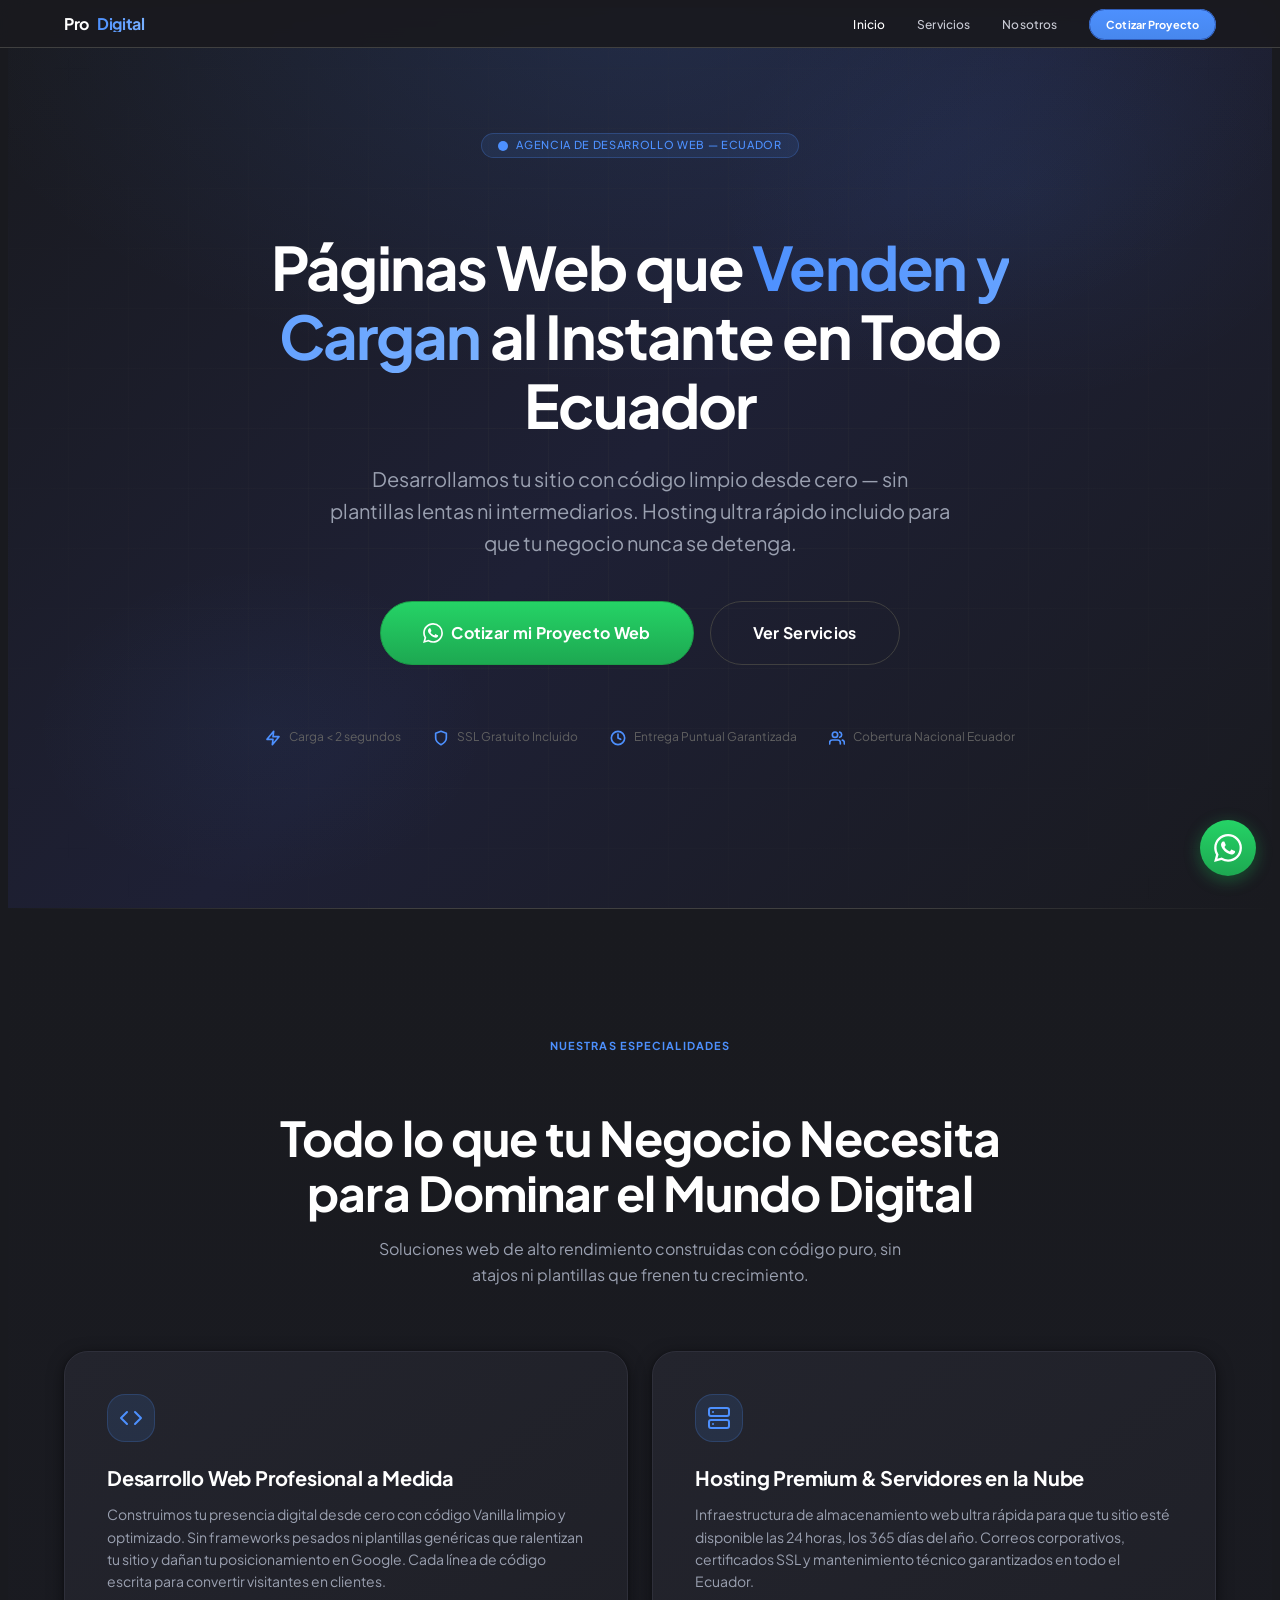
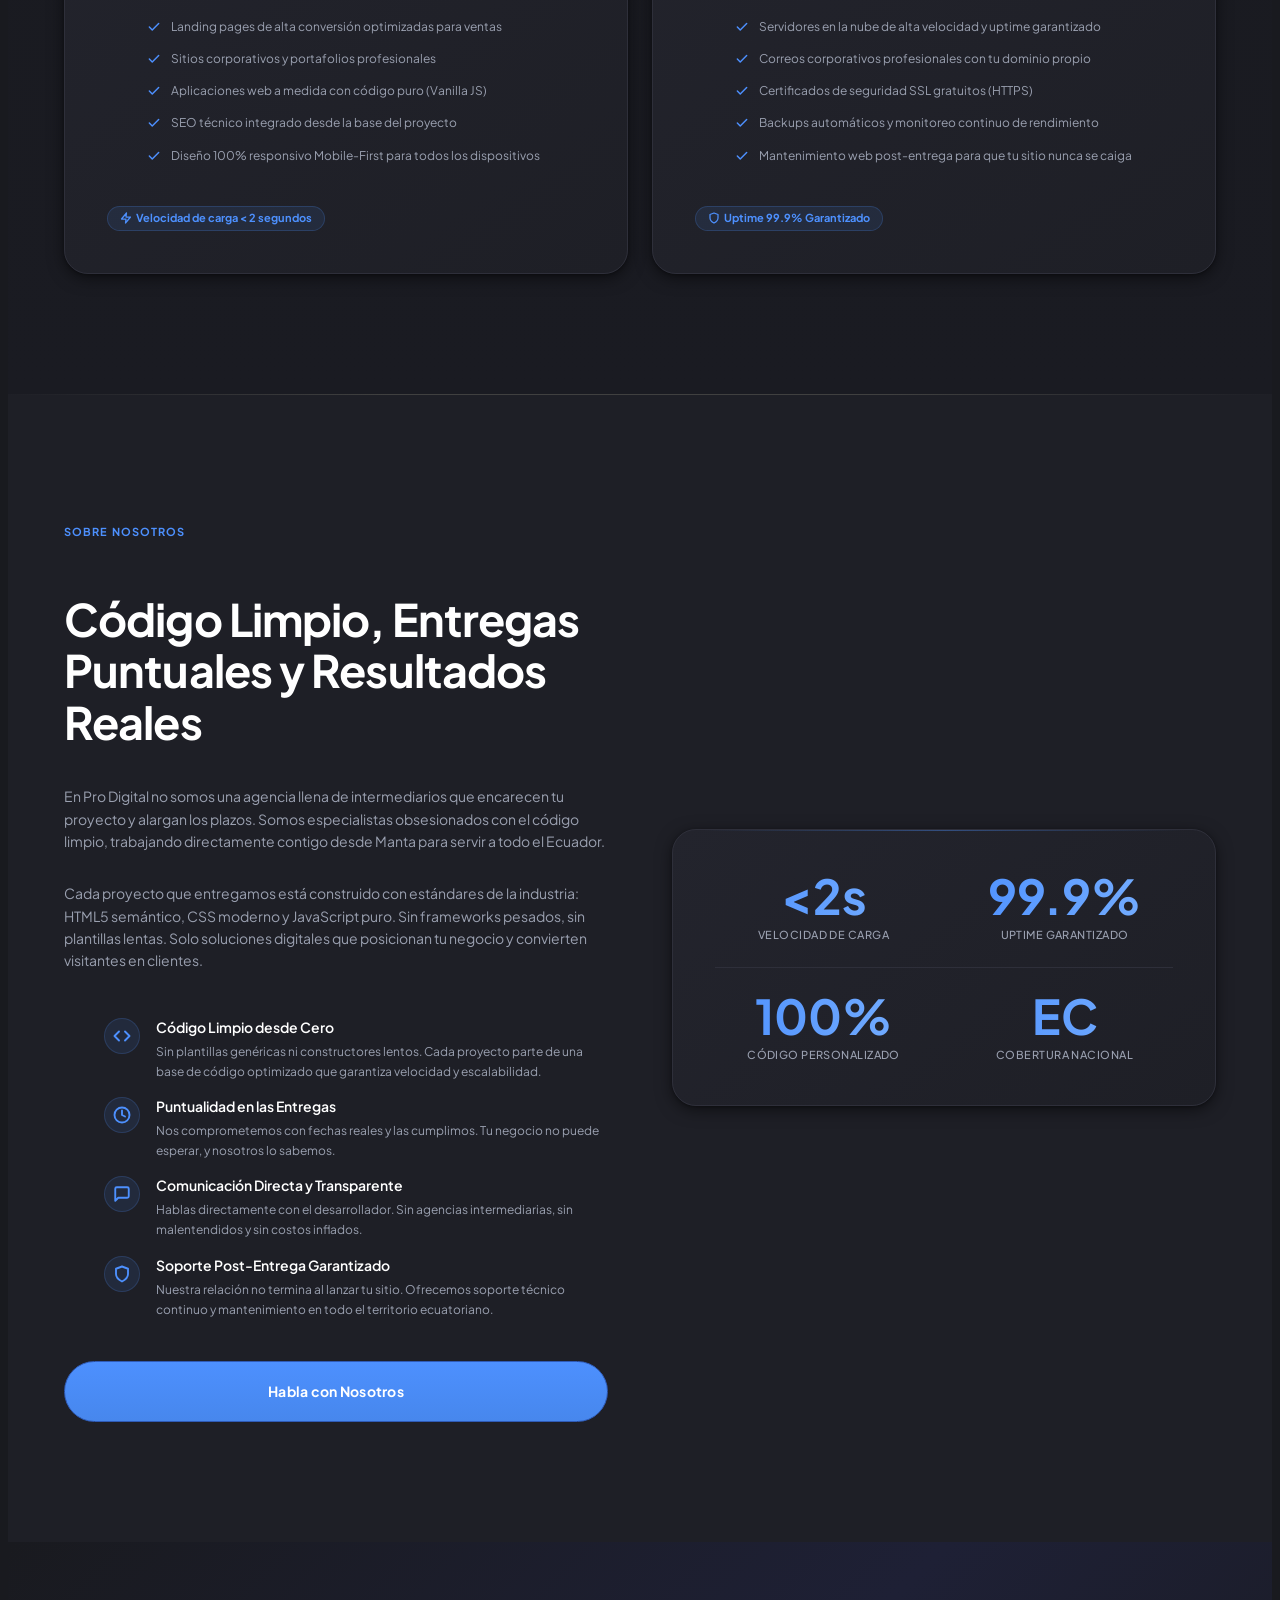
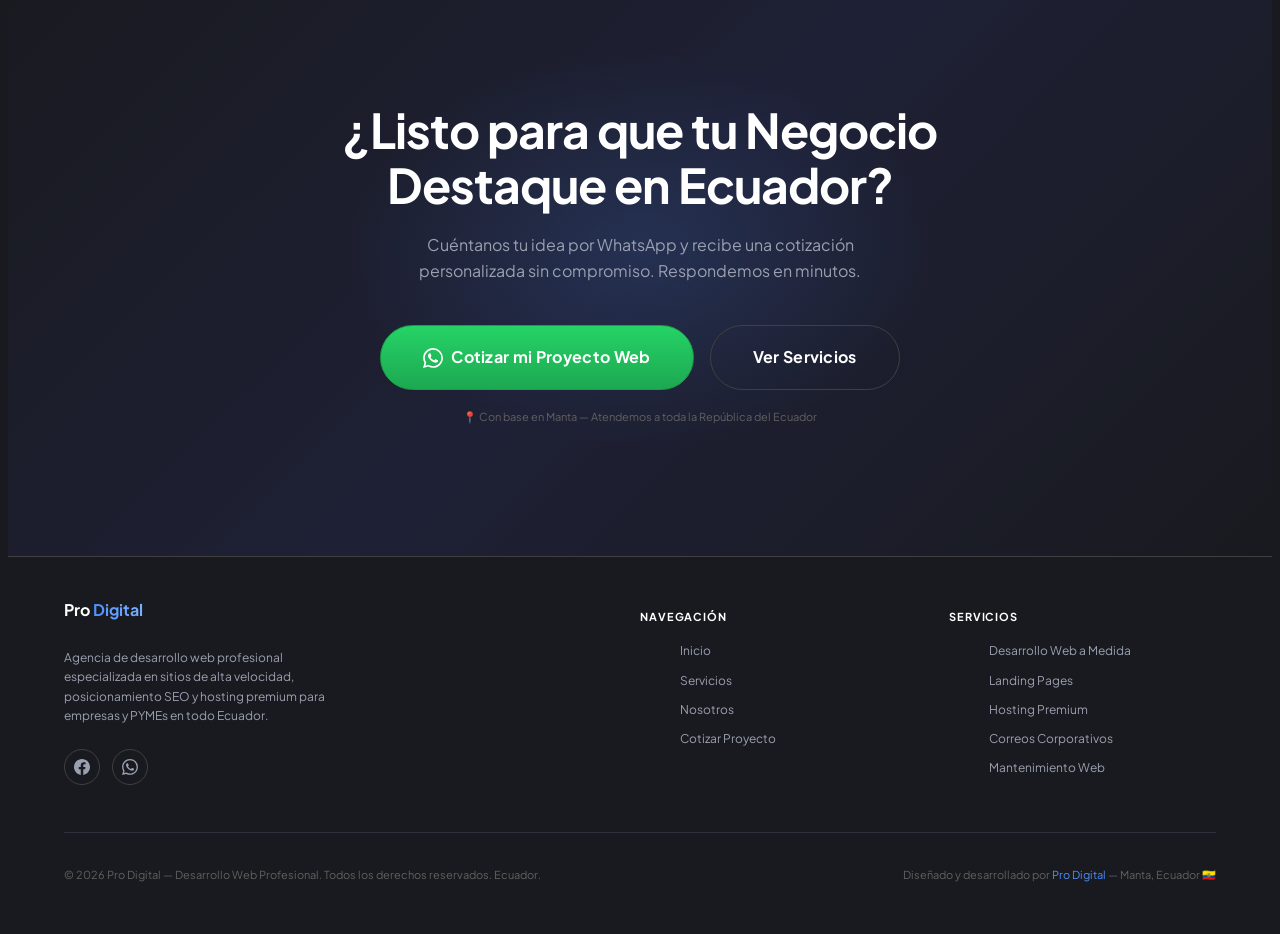
==== Mi pagina Web/index.html @ 81ee7288 "Add files via upload" ====
<!DOCTYPE html>
<html lang="es">
<head>
  <!-- ============================================================
       PRO DIGITAL — index.html
       Agencia de Desarrollo Web Profesional | Ecuador
       ============================================================ -->
  <meta charset="UTF-8" />
  <meta name="viewport" content="width=device-width, initial-scale=1.0" />
  <meta http-equiv="X-UA-Compatible" content="IE=edge" />

  <!-- SEO Básico -->
  <title>Pro Digital — Desarrollo Web Profesional en Ecuador</title>
  <meta name="description" content="Creamos páginas web de alta velocidad, alta conversión y con hosting premium para empresas, profesionales y PYMEs en todo Ecuador. Código limpio desde cero, sin plantillas lentas." />
  <meta name="keywords" content="desarrollo web Ecuador, páginas web profesionales, hosting premium Ecuador, diseño web Manta, agencia web Ecuador, SEO Ecuador" />
  <meta name="author" content="Pro Digital" />
  <meta name="robots" content="index, follow" />

  <!-- Open Graph / Social -->
  <meta property="og:type" content="website" />
  <meta property="og:title" content="Pro Digital — Desarrollo Web Profesional en Ecuador" />
  <meta property="og:description" content="Páginas web que venden y cargan en menos de 2 segundos. Código limpio desde cero + hosting ultra rápido para todo Ecuador." />
  <meta property="og:locale" content="es_EC" />

  <!-- ============================================================
       PUNTO 8 — SEO LOCAL AVANZADO: JSON-LD Schema.org
       Tipo: ProfessionalService con datos reales de Pro Digital
       ============================================================ -->
  <script type="application/ld+json">
  {
    "@context": "https://schema.org",
    "@type": "ProfessionalService",
    "name": "Pro Digital — Desarrollo Web Profesional",
    "description": "Agencia de desarrollo web profesional especializada en sitios de alta velocidad, posicionamiento SEO y hosting premium para empresas y PYMEs en todo Ecuador. Código limpio desde cero, sin plantillas lentas.",
    "url": "https://www.prodigitalec.com",
    "logo": "https://www.prodigitalec.com/images/logo.png",
    "image": "https://www.prodigitalec.com/images/og-image.jpg",
    "telephone": "+593XXXXXXXXX",
    "email": "contacto@prodigitalec.com",
    "foundingDate": "2024",
    "address": {
      "@type": "PostalAddress",
      "streetAddress": "Manta",
      "addressLocality": "Manta",
      "addressRegion": "Manabí",
      "addressCountry": "EC"
    },
    "geo": {
      "@type": "GeoCoordinates",
      "latitude": "-0.9677",
      "longitude": "-80.7089"
    },
    "areaServed": {
      "@type": "Country",
      "name": "Ecuador"
    },
    "serviceType": [
      "Desarrollo Web Profesional a Medida",
      "Landing Pages de Alta Conversión",
      "Hosting Premium y Servidores en la Nube",
      "Correos Corporativos Profesionales",
      "Certificados SSL Gratuitos",
      "Mantenimiento Web",
      "SEO Técnico"
    ],
    "hasOfferCatalog": {
      "@type": "OfferCatalog",
      "name": "Servicios de Desarrollo Web Pro Digital",
      "itemListElement": [
        {
          "@type": "Offer",
          "itemOffered": {
            "@type": "Service",
            "name": "Desarrollo Web Profesional a Medida",
            "description": "Sitios web construidos con código Vanilla limpio y optimizado. Landing pages, sitios corporativos y aplicaciones web sin frameworks pesados ni plantillas genéricas."
          }
        },
        {
          "@type": "Offer",
          "itemOffered": {
            "@type": "Service",
            "name": "Hosting Premium & Servidores en la Nube",
            "description": "Infraestructura ultra rápida con uptime 99.9% garantizado, correos corporativos, certificados SSL y mantenimiento web continuo para todo Ecuador."
          }
        }
      ]
    },
    "contactPoint": {
      "@type": "ContactPoint",
      "contactType": "customer service",
      "telephone": "+593XXXXXXXXX",
      "contactOption": "TollFree",
      "areaServed": "EC",
      "availableLanguage": "Spanish"
    },
    "sameAs": [
      "https://www.facebook.com/prodigitalec"
    ],
    "priceRange": "$$",
    "openingHoursSpecification": {
      "@type": "OpeningHoursSpecification",
      "dayOfWeek": [
        "Monday", "Tuesday", "Wednesday", "Thursday", "Friday"
      ],
      "opens": "09:00",
      "closes": "18:00"
    }
  }
  </script>

  <!-- Preconectar a Google Fonts -->
  <link rel="preconnect" href="https://fonts.googleapis.com" />
  <link rel="preconnect" href="https://fonts.gstatic.com" crossorigin />
  <!-- Carga de fuente no bloqueante -->
  <link
    rel="preload"
    href="https://fonts.googleapis.com/css2?family=Plus+Jakarta+Sans:wght@400;500;600;700&display=swap"
    as="style"
    onload="this.onload=null;this.rel='stylesheet'"
  />
  <!-- Fallback sin JS -->
  <noscript>
    <link
      rel="stylesheet"
      href="https://fonts.googleapis.com/css2?family=Plus+Jakarta+Sans:wght@400;500;600;700&display=swap"
    />
  </noscript>

  <!-- Hoja de estilos principal -->
  <link rel="stylesheet" href="css/styles.css" />

  <!-- Favicon inline SVG -->
  <link
    rel="icon"
    href="data:image/svg+xml,<svg xmlns='http://www.w3.org/2000/svg' viewBox='0 0 32 32'><rect width='32' height='32' rx='8' fill='%234d90fe'/><text x='50%' y='56%' dominant-baseline='middle' text-anchor='middle' font-family='Google Sans,sans-serif' font-weight='700' font-size='18' fill='white'>PD</text></svg>"
  />
</head>

<body>

  <!-- ============================================================
       BOTÓN FLOTANTE DE WHATSAPP
       PUNTO 6 — Fix UX Mobile: tooltip oculto en mobile vía CSS,
       contenedor con overflow:hidden para evitar scroll horizontal
       ============================================================ -->
  <a
    href="https://wa.me/593XXXXXXXXX?text=Hola%2C%20me%20interesa%20cotizar%20mi%20proyecto%20web"
    class="whatsapp-float"
    target="_blank"
    rel="noopener noreferrer"
    aria-label="Contactar por WhatsApp — escríbenos ahora"
    title="Escríbenos por WhatsApp"
  >
    <!-- PUNTO 10 — aria-hidden en SVG decorativo -->
    <svg
      aria-hidden="true"
      focusable="false"
      width="28"
      height="28"
      viewBox="0 0 24 24"
      fill="currentColor"
    >
      <path d="M17.472 14.382c-.297-.149-1.758-.867-2.03-.967-.273-.099-.471-.148-.67.15-.197.297-.767.966-.94 1.164-.173.199-.347.223-.644.075-.297-.15-1.255-.463-2.39-1.475-.883-.788-1.48-1.761-1.653-2.059-.173-.297-.018-.458.13-.606.134-.133.298-.347.446-.52.149-.174.198-.298.298-.497.099-.198.05-.371-.025-.52-.075-.149-.669-1.612-.916-2.207-.242-.579-.487-.5-.669-.51-.173-.008-.371-.01-.57-.01-.198 0-.52.074-.792.372-.272.297-1.04 1.016-1.04 2.479 0 1.462 1.065 2.875 1.213 3.074.149.198 2.096 3.2 5.077 4.487.709.306 1.262.489 1.694.625.712.227 1.36.195 1.871.118.571-.085 1.758-.719 2.006-1.413.248-.694.248-1.289.173-1.413-.074-.124-.272-.198-.57-.347m-5.421 7.403h-.004a9.87 9.87 0 01-5.031-1.378l-.361-.214-3.741.982.998-3.648-.235-.374a9.86 9.86 0 01-1.51-5.26c.001-5.45 4.436-9.884 9.888-9.884 2.64 0 5.122 1.03 6.988 2.898a9.825 9.825 0 012.893 6.994c-.003 5.45-4.437 9.884-9.885 9.884m8.413-18.297A11.815 11.815 0 0012.05 0C5.495 0 .16 5.335.157 11.892c0 2.096.547 4.142 1.588 5.945L.057 24l6.305-1.654a11.882 11.882 0 005.683 1.448h.005c6.554 0 11.89-5.335 11.893-11.893a11.821 11.821 0 00-3.48-8.413Z"/>
    </svg>

    <!-- Tooltip: visible solo en desktop (>=768px) vía CSS -->
    <span class="whatsapp-float__tooltip" aria-hidden="true">¡Escríbenos ahora!</span>
  </a>


  <!-- ============================================================
       HEADER / NAVEGACIÓN PRINCIPAL
       ============================================================ -->
  <header class="site-header" id="site-header">
    <nav class="nav container" aria-label="Navegación principal">

      <!-- Logo -->
      <a href="#home" class="nav__logo" aria-label="Pro Digital — Ir al inicio">
        Pro <span>Digital</span>
      </a>

      <!-- Links de navegación (desktop) -->
      <ul class="nav__links" role="list">
        <li><a href="#home">Inicio</a></li>
        <li><a href="#services">Servicios</a></li>
        <li><a href="#about">Nosotros</a></li>
        <li>
          <a
            href="https://wa.me/593XXXXXXXXX?text=Hola%2C%20me%20interesa%20cotizar%20un%20proyecto%20web%20con%20Pro%20Digital."
            class="nav__cta"
            target="_blank"
            rel="noopener noreferrer"
          >
            Cotizar Proyecto
          </a>
        </li>
      </ul>

      <!-- PUNTOS 9 y 10 — Botón hamburguesa con aria-label,
           aria-expanded y aria-controls correctos -->
      <button
        class="nav__hamburger"
        id="hamburger-btn"
        aria-label="Abrir menú de navegación"
        aria-expanded="false"
        aria-controls="mobile-menu"
        type="button"
      >
        <!-- PUNTO 10 — aria-hidden en líneas decorativas del hamburguesa -->
        <span class="nav__hamburger-line" aria-hidden="true"></span>
        <span class="nav__hamburger-line" aria-hidden="true"></span>
        <span class="nav__hamburger-line" aria-hidden="true"></span>
      </button>

    </nav>

    <!-- Menú móvil desplegable -->
    <nav
      class="nav__mobile-menu"
      id="mobile-menu"
      aria-label="Menú móvil"
      aria-hidden="true"
    >
      <a href="#home" class="mobile-nav-link">Inicio</a>
      <a href="#services" class="mobile-nav-link">Servicios</a>
      <a href="#about" class="mobile-nav-link">Nosotros</a>
      <a
        href="https://wa.me/593XXXXXXXXX?text=Hola%2C%20me%20interesa%20cotizar%20un%20proyecto%20web%20con%20Pro%20Digital."
        class="mobile-nav-link"
        target="_blank"
        rel="noopener noreferrer"
      >
        Cotizar por WhatsApp
      </a>
    </nav>
  </header>


  <!-- ============================================================
       CONTENIDO PRINCIPAL
       ============================================================ -->
  <main>

    <!-- ============================================================
         SECCIÓN HERO
         ============================================================ -->
    <section id="home" class="hero" aria-labelledby="hero-title">
      <div class="hero__content">

        <!-- Badge de presentación -->
        <p class="hero__badge reveal">
          <!-- PUNTO 10 — aria-hidden en SVG decorativo -->
          <svg
            width="10"
            height="10"
            viewBox="0 0 10 10"
            fill="currentColor"
            aria-hidden="true"
            focusable="false"
          >
            <circle cx="5" cy="5" r="5"/>
          </svg>
          Agencia de Desarrollo Web — Ecuador
        </p>

        <!-- H1 principal -->
        <h1 class="hero__title reveal reveal--delay-1" id="hero-title">
          Páginas Web que
          <span class="hero__title-accent"> Venden y Cargan</span>
          al Instante en Todo Ecuador
        </h1>

        <!-- Subtítulo / propuesta de valor -->
        <p class="hero__subtitle reveal reveal--delay-2">
          Desarrollamos tu sitio con código limpio desde cero — sin plantillas lentas ni
          intermediarios. Hosting ultra rápido incluido para que tu negocio nunca se detenga.
        </p>

        <!-- Grupo de botones CTA -->
        <div class="hero__cta-group reveal reveal--delay-3">
          <a
            href="https://wa.me/593XXXXXXXXX?text=Hola%2C%20me%20interesa%20cotizar%20un%20proyecto%20web%20con%20Pro%20Digital."
            class="btn btn--whatsapp btn--lg"
            target="_blank"
            rel="noopener noreferrer"
            aria-label="Cotizar mi proyecto web por WhatsApp"
          >
            <span class="btn__icon" aria-hidden="true">
              <svg width="20" height="20" viewBox="0 0 24 24" fill="currentColor" aria-hidden="true" focusable="false">
                <path d="M17.472 14.382c-.297-.149-1.758-.867-2.03-.967-.273-.099-.471-.148-.67.15-.197.297-.767.966-.94 1.164-.173.199-.347.223-.644.075-.297-.15-1.255-.463-2.39-1.475-.883-.788-1.48-1.761-1.653-2.059-.173-.297-.018-.458.13-.606.134-.133.298-.347.446-.52.149-.174.198-.298.298-.497.099-.198.05-.371-.025-.52-.075-.149-.669-1.612-.916-2.207-.242-.579-.487-.5-.669-.51-.173-.008-.371-.01-.57-.01-.198 0-.52.074-.792.372-.272.297-1.04 1.016-1.04 2.479 0 1.462 1.065 2.875 1.213 3.074.149.198 2.096 3.2 5.077 4.487.709.306 1.262.489 1.694.625.712.227 1.36.195 1.871.118.571-.085 1.758-.719 2.006-1.413.248-.694.248-1.289.173-1.413-.074-.124-.272-.198-.57-.347m-5.421 7.403h-.004a9.87 9.87 0 01-5.031-1.378l-.361-.214-3.741.982.998-3.648-.235-.374a9.86 9.86 0 01-1.51-5.26c.001-5.45 4.436-9.884 9.888-9.884 2.64 0 5.122 1.03 6.988 2.898a9.825 9.825 0 012.893 6.994c-.003 5.45-4.437 9.884-9.885 9.884m8.413-18.297A11.815 11.815 0 0012.05 0C5.495 0 .16 5.335.157 11.892c0 2.096.547 4.142 1.588 5.945L.057 24l6.305-1.654a11.882 11.882 0 005.683 1.448h.005c6.554 0 11.89-5.335 11.893-11.893a11.821 11.821 0 00-3.48-8.413z"/>
              </svg>
            </span>
            Cotizar mi Proyecto Web
          </a>
          <a href="#services" class="btn btn--secondary btn--lg">
            Ver Servicios
          </a>
        </div>

        <!-- Indicadores de confianza -->
        <div class="hero__trust reveal reveal--delay-4" aria-label="Indicadores de confianza">

          <div class="hero__trust-item">
            <!-- PUNTO 10 — aria-hidden en todos los SVG decorativos -->
            <svg width="16" height="16" viewBox="0 0 24 24" fill="none" stroke="currentColor" stroke-width="2.5" stroke-linecap="round" stroke-linejoin="round" aria-hidden="true" focusable="false">
              <polyline points="13 2 3 14 12 14 11 22 21 10 12 10 13 2"/>
            </svg>
            <span>Carga &lt; 2 segundos</span>
          </div>

          <div class="hero__trust-item">
            <svg width="16" height="16" viewBox="0 0 24 24" fill="none" stroke="currentColor" stroke-width="2.5" stroke-linecap="round" stroke-linejoin="round" aria-hidden="true" focusable="false">
              <path d="M12 22s8-4 8-10V5l-8-3-8 3v7c0 6 8 10 8 10z"/>
            </svg>
            <span>SSL Gratuito Incluido</span>
          </div>

          <div class="hero__trust-item">
            <svg width="16" height="16" viewBox="0 0 24 24" fill="none" stroke="currentColor" stroke-width="2.5" stroke-linecap="round" stroke-linejoin="round" aria-hidden="true" focusable="false">
              <circle cx="12" cy="12" r="10"/>
              <polyline points="12 6 12 12 16 14"/>
            </svg>
            <span>Entrega Puntual Garantizada</span>
          </div>

          <div class="hero__trust-item">
            <svg width="16" height="16" viewBox="0 0 24 24" fill="none" stroke="currentColor" stroke-width="2.5" stroke-linecap="round" stroke-linejoin="round" aria-hidden="true" focusable="false">
              <path d="M17 21v-2a4 4 0 0 0-4-4H5a4 4 0 0 0-4 4v2"/>
              <circle cx="9" cy="7" r="4"/>
              <path d="M23 21v-2a4 4 0 0 0-3-3.87"/>
              <path d="M16 3.13a4 4 0 0 1 0 7.75"/>
            </svg>
            <span>Cobertura Nacional Ecuador</span>
          </div>

        </div>

      </div>
    </section>


    <!-- ============================================================
         SECCIÓN DE SERVICIOS
         ============================================================ -->
    <section id="services" class="services" aria-labelledby="services-title">
      <div class="container">

        <!-- Encabezado de sección -->
        <header class="section-header reveal">
          <p class="section-header__label">Nuestras Especialidades</p>
          <h2 class="section-header__title" id="services-title">
            Todo lo que tu Negocio Necesita
            <br />para Dominar el Mundo Digital
          </h2>
          <p class="section-header__subtitle">
            Soluciones web de alto rendimiento construidas con código puro,
            sin atajos ni plantillas que frenen tu crecimiento.
          </p>
        </header>

        <!-- Grid de tarjetas de servicios -->
        <div class="services__grid">

          <!-- Tarjeta 1: Desarrollo Web Profesional -->
          <article class="service-card reveal reveal--delay-1" aria-labelledby="service-dev-title">

            <!-- PUNTO 10 — aria-hidden en ícono decorativo -->
            <div class="service-card__icon" aria-hidden="true">
              <svg width="24" height="24" viewBox="0 0 24 24" fill="none" stroke="currentColor" stroke-width="2" stroke-linecap="round" stroke-linejoin="round" focusable="false">
                <polyline points="16 18 22 12 16 6"/>
                <polyline points="8 6 2 12 8 18"/>
              </svg>
            </div>

            <h3 class="service-card__title" id="service-dev-title">
              Desarrollo Web Profesional a Medida
            </h3>

            <p class="service-card__description">
              Construimos tu presencia digital desde cero con código Vanilla limpio y optimizado.
              Sin frameworks pesados ni plantillas genéricas que ralentizan tu sitio y dañan tu
              posicionamiento en Google. Cada línea de código escrita para convertir visitantes en clientes.
            </p>

            <!-- Lista de características -->
            <ul class="service-card__features" role="list">
              <li class="service-card__feature">
                <span class="service-card__feature-icon" aria-hidden="true">
                  <svg width="14" height="14" viewBox="0 0 24 24" fill="none" stroke="currentColor" stroke-width="2.5" stroke-linecap="round" stroke-linejoin="round" focusable="false">
                    <polyline points="20 6 9 17 4 12"/>
                  </svg>
                </span>
                <span>Landing pages de alta conversión optimizadas para ventas</span>
              </li>
              <li class="service-card__feature">
                <span class="service-card__feature-icon" aria-hidden="true">
                  <svg width="14" height="14" viewBox="0 0 24 24" fill="none" stroke="currentColor" stroke-width="2.5" stroke-linecap="round" stroke-linejoin="round" focusable="false">
                    <polyline points="20 6 9 17 4 12"/>
                  </svg>
                </span>
                <span>Sitios corporativos y portafolios profesionales</span>
              </li>
              <li class="service-card__feature">
                <span class="service-card__feature-icon" aria-hidden="true">
                  <svg width="14" height="14" viewBox="0 0 24 24" fill="none" stroke="currentColor" stroke-width="2.5" stroke-linecap="round" stroke-linejoin="round" focusable="false">
                    <polyline points="20 6 9 17 4 12"/>
                  </svg>
                </span>
                <span>Aplicaciones web a medida con código puro (Vanilla JS)</span>
              </li>
              <li class="service-card__feature">
                <span class="service-card__feature-icon" aria-hidden="true">
                  <svg width="14" height="14" viewBox="0 0 24 24" fill="none" stroke="currentColor" stroke-width="2.5" stroke-linecap="round" stroke-linejoin="round" focusable="false">
                    <polyline points="20 6 9 17 4 12"/>
                  </svg>
                </span>
                <span>SEO técnico integrado desde la base del proyecto</span>
              </li>
              <li class="service-card__feature">
                <span class="service-card__feature-icon" aria-hidden="true">
                  <svg width="14" height="14" viewBox="0 0 24 24" fill="none" stroke="currentColor" stroke-width="2.5" stroke-linecap="round" stroke-linejoin="round" focusable="false">
                    <polyline points="20 6 9 17 4 12"/>
                  </svg>
                </span>
                <span>Diseño 100% responsivo Mobile-First para todos los dispositivos</span>
              </li>
            </ul>

            <!-- Badge de métrica -->
            <div class="service-card__badge" aria-label="Velocidad de carga menor a 2 segundos">
              <svg width="12" height="12" viewBox="0 0 24 24" fill="none" stroke="currentColor" stroke-width="2.5" stroke-linecap="round" stroke-linejoin="round" aria-hidden="true" focusable="false">
                <polyline points="13 2 3 14 12 14 11 22 21 10 12 10 13 2"/>
              </svg>
              Velocidad de carga &lt; 2 segundos
            </div>

          </article>


          <!-- Tarjeta 2: Hosting Premium y Servidores -->
          <article class="service-card reveal reveal--delay-2" aria-labelledby="service-hosting-title">

            <!-- PUNTO 10 — aria-hidden en ícono decorativo -->
            <div class="service-card__icon" aria-hidden="true">
              <svg width="24" height="24" viewBox="0 0 24 24" fill="none" stroke="currentColor" stroke-width="2" stroke-linecap="round" stroke-linejoin="round" focusable="false">
                <rect x="2" y="2" width="20" height="8" rx="2" ry="2"/>
                <rect x="2" y="14" width="20" height="8" rx="2" ry="2"/>
                <line x1="6" y1="6" x2="6.01" y2="6"/>
                <line x1="6" y1="18" x2="6.01" y2="18"/>
              </svg>
            </div>

            <h3 class="service-card__title" id="service-hosting-title">
              Hosting Premium &amp; Servidores en la Nube
            </h3>

            <p class="service-card__description">
              Infraestructura de almacenamiento web ultra rápida para que tu sitio esté disponible
              las 24 horas, los 365 días del año. Correos corporativos, certificados SSL y
              mantenimiento técnico garantizados en todo el Ecuador.
            </p>

            <!-- Lista de características -->
            <ul class="service-card__features" role="list">
              <li class="service-card__feature">
                <span class="service-card__feature-icon" aria-hidden="true">
                  <svg width="14" height="14" viewBox="0 0 24 24" fill="none" stroke="currentColor" stroke-width="2.5" stroke-linecap="round" stroke-linejoin="round" focusable="false">
                    <polyline points="20 6 9 17 4 12"/>
                  </svg>
                </span>
                <span>Servidores en la nube de alta velocidad y uptime garantizado</span>
              </li>
              <li class="service-card__feature">
                <span class="service-card__feature-icon" aria-hidden="true">
                  <svg width="14" height="14" viewBox="0 0 24 24" fill="none" stroke="currentColor" stroke-width="2.5" stroke-linecap="round" stroke-linejoin="round" focusable="false">
                    <polyline points="20 6 9 17 4 12"/>
                  </svg>
                </span>
                <span>Correos corporativos profesionales con tu dominio propio</span>
              </li>
              <li class="service-card__feature">
                <span class="service-card__feature-icon" aria-hidden="true">
                  <svg width="14" height="14" viewBox="0 0 24 24" fill="none" stroke="currentColor" stroke-width="2.5" stroke-linecap="round" stroke-linejoin="round" focusable="false">
                    <polyline points="20 6 9 17 4 12"/>
                  </svg>
                </span>
                <span>Certificados de seguridad SSL gratuitos (HTTPS)</span>
              </li>
              <li class="service-card__feature">
                <span class="service-card__feature-icon" aria-hidden="true">
                  <svg width="14" height="14" viewBox="0 0 24 24" fill="none" stroke="currentColor" stroke-width="2.5" stroke-linecap="round" stroke-linejoin="round" focusable="false">
                    <polyline points="20 6 9 17 4 12"/>
                  </svg>
                </span>
                <span>Backups automáticos y monitoreo continuo de rendimiento</span>
              </li>
              <li class="service-card__feature">
                <span class="service-card__feature-icon" aria-hidden="true">
                  <svg width="14" height="14" viewBox="0 0 24 24" fill="none" stroke="currentColor" stroke-width="2.5" stroke-linecap="round" stroke-linejoin="round" focusable="false">
                    <polyline points="20 6 9 17 4 12"/>
                  </svg>
                </span>
                <span>Mantenimiento web post-entrega para que tu sitio nunca se caiga</span>
              </li>
            </ul>

            <!-- Badge de disponibilidad -->
            <div class="service-card__badge" aria-label="Uptime 99.9% garantizado">
              <svg width="12" height="12" viewBox="0 0 24 24" fill="none" stroke="currentColor" stroke-width="2.5" stroke-linecap="round" stroke-linejoin="round" aria-hidden="true" focusable="false">
                <path d="M12 22s8-4 8-10V5l-8-3-8 3v7c0 6 8 10 8 10z"/>
              </svg>
              Uptime 99.9% Garantizado
            </div>

          </article>

        </div>
      </div>
    </section>


    <!-- ============================================================
         SECCIÓN SOBRE NOSOTROS
         ============================================================ -->
    <section id="about" class="about" aria-labelledby="about-title">
      <div class="container">
        <div class="about__grid">

          <!-- Columna de texto -->
          <div class="about__content">

            <p class="about__label reveal">Sobre Nosotros</p>

            <h2 class="about__title reveal reveal--delay-1" id="about-title">
              Código Limpio, Entregas
              <br />Puntuales y Resultados Reales
            </h2>

            <p class="about__body reveal reveal--delay-2">
              En Pro Digital no somos una agencia llena de intermediarios que encarecen tu proyecto
              y alargan los plazos. Somos especialistas obsesionados con el código limpio,
              trabajando directamente contigo desde Manta para servir a todo el Ecuador.
            </p>

            <p class="about__body reveal reveal--delay-3">
              Cada proyecto que entregamos está construido con estándares de la industria:
              HTML5 semántico, CSS moderno y JavaScript puro. Sin frameworks pesados, sin
              plantillas lentas. Solo soluciones digitales que posicionan tu negocio y convierten
              visitantes en clientes.
            </p>

            <!-- Lista de diferenciadores -->
            <ul class="about__differentiators reveal reveal--delay-3" role="list">

              <li class="about__differentiator">
                <!-- PUNTO 10 — aria-hidden en ícono decorativo -->
                <div class="about__differentiator-icon" aria-hidden="true">
                  <svg width="18" height="18" viewBox="0 0 24 24" fill="none" stroke="currentColor" stroke-width="2.5" stroke-linecap="round" stroke-linejoin="round" focusable="false">
                    <polyline points="16 18 22 12 16 6"/>
                    <polyline points="8 6 2 12 8 18"/>
                  </svg>
                </div>
                <div class="about__differentiator-text">
                  <strong>Código Limpio desde Cero</strong>
                  <span>Sin plantillas genéricas ni constructores lentos. Cada proyecto parte de una base de código optimizado que garantiza velocidad y escalabilidad.</span>
                </div>
              </li>

              <li class="about__differentiator">
                <div class="about__differentiator-icon" aria-hidden="true">
                  <svg width="18" height="18" viewBox="0 0 24 24" fill="none" stroke="currentColor" stroke-width="2.5" stroke-linecap="round" stroke-linejoin="round" focusable="false">
                    <circle cx="12" cy="12" r="10"/>
                    <polyline points="12 6 12 12 16 14"/>
                  </svg>
                </div>
                <div class="about__differentiator-text">
                  <strong>Puntualidad en las Entregas</strong>
                  <span>Nos comprometemos con fechas reales y las cumplimos. Tu negocio no puede esperar, y nosotros lo sabemos.</span>
                </div>
              </li>

              <li class="about__differentiator">
                <div class="about__differentiator-icon" aria-hidden="true">
                  <svg width="18" height="18" viewBox="0 0 24 24" fill="none" stroke="currentColor" stroke-width="2.5" stroke-linecap="round" stroke-linejoin="round" focusable="false">
                    <path d="M21 15a2 2 0 0 1-2 2H7l-4 4V5a2 2 0 0 1 2-2h14a2 2 0 0 1 2 2z"/>
                  </svg>
                </div>
                <div class="about__differentiator-text">
                  <strong>Comunicación Directa y Transparente</strong>
                  <span>Hablas directamente con el desarrollador. Sin agencias intermediarias, sin malentendidos y sin costos inflados.</span>
                </div>
              </li>

              <li class="about__differentiator">
                <div class="about__differentiator-icon" aria-hidden="true">
                  <svg width="18" height="18" viewBox="0 0 24 24" fill="none" stroke="currentColor" stroke-width="2.5" stroke-linecap="round" stroke-linejoin="round" focusable="false">
                    <path d="M12 22s8-4 8-10V5l-8-3-8 3v7c0 6 8 10 8 10z"/>
                  </svg>
                </div>
                <div class="about__differentiator-text">
                  <strong>Soporte Post-Entrega Garantizado</strong>
                  <span>Nuestra relación no termina al lanzar tu sitio. Ofrecemos soporte técnico continuo y mantenimiento en todo el territorio ecuatoriano.</span>
                </div>
              </li>

            </ul>

            <!-- CTA secundario -->
            <a
              href="https://wa.me/593XXXXXXXXX?text=Hola%2C%20me%20interesa%20conocer%20m%C3%A1s%20sobre%20Pro%20Digital."
              class="btn btn--primary reveal reveal--delay-4"
              target="_blank"
              rel="noopener noreferrer"
              aria-label="Habla con nosotros por WhatsApp"
            >
              Habla con Nosotros
            </a>

          </div>

          <!-- Columna visual: panel con métricas -->
          <div class="about__visual reveal reveal--right reveal--delay-2">
            <div class="about__panel" role="region" aria-label="Métricas de Pro Digital">

              <!-- Métricas principales -->
              <div class="about__metrics">

                <div class="about__metric">
                  <div class="about__metric-value" aria-label="Menos de 2 segundos de carga">&lt;2s</div>
                  <div class="about__metric-label">Velocidad de carga</div>
                </div>

                <div class="about__metric">
                  <div class="about__metric-value" aria-label="99.9% de uptime">99.9%</div>
                  <div class="about__metric-label">Uptime garantizado</div>
                </div>

                <!-- Divisor -->
                <div class="about__metrics-divider" role="separator" aria-hidden="true"></div>

                <div class="about__metric">
                  <div class="about__metric-value" aria-label="100% código personalizado">100%</div>
                  <div class="about__metric-label">Código personalizado</div>
                </div>

                <div class="about__metric">
                  <div class="about__metric-value" aria-label="Cobertura en todo Ecuador">EC</div>
                  <div class="about__metric-label">Cobertura nacional</div>
                </div>

              </div>

            </div>
          </div>

        </div>
      </div>
    </section>


    <!-- ============================================================
         SECCIÓN CTA FINAL / COTIZAR
         ============================================================ -->
    <section id="quote" class="cta-section" aria-labelledby="cta-title">
      <div class="container--narrow">

        <h2 class="cta-section__title reveal" id="cta-title">
          ¿Listo para que tu Negocio
          <br />Destaque en Ecuador?
        </h2>

        <p class="cta-section__subtitle reveal reveal--delay-1">
          Cuéntanos tu idea por WhatsApp y recibe una cotización personalizada
          sin compromiso. Respondemos en minutos.
        </p>

        <div class="cta-section__actions reveal reveal--delay-2">
          <a
            href="https://wa.me/593XXXXXXXXX?text=Hola%2C%20me%20interesa%20cotizar%20un%20proyecto%20web%20con%20Pro%20Digital.%20Mi%20negocio%20es..."
            class="btn btn--whatsapp btn--lg"
            target="_blank"
            rel="noopener noreferrer"
            aria-label="Cotizar mi proyecto web por WhatsApp"
          >
            <span class="btn__icon" aria-hidden="true">
              <svg width="20" height="20" viewBox="0 0 24 24" fill="currentColor" aria-hidden="true" focusable="false">
                <path d="M17.472 14.382c-.297-.149-1.758-.867-2.03-.967-.273-.099-.471-.148-.67.15-.197.297-.767.966-.94 1.164-.173.199-.347.223-.644.075-.297-.15-1.255-.463-2.39-1.475-.883-.788-1.48-1.761-1.653-2.059-.173-.297-.018-.458.13-.606.134-.133.298-.347.446-.52.149-.174.198-.298.298-.497.099-.198.05-.371-.025-.52-.075-.149-.669-1.612-.916-2.207-.242-.579-.487-.5-.669-.51-.173-.008-.371-.01-.57-.01-.198 0-.52.074-.792.372-.272.297-1.04 1.016-1.04 2.479 0 1.462 1.065 2.875 1.213 3.074.149.198 2.096 3.2 5.077 4.487.709.306 1.262.489 1.694.625.712.227 1.36.195 1.871.118.571-.085 1.758-.719 2.006-1.413.248-.694.248-1.289.173-1.413-.074-.124-.272-.198-.57-.347m-5.421 7.403h-.004a9.87 9.87 0 01-5.031-1.378l-.361-.214-3.741.982.998-3.648-.235-.374a9.86 9.86 0 01-1.51-5.26c.001-5.45 4.436-9.884 9.888-9.884 2.64 0 5.122 1.03 6.988 2.898a9.825 9.825 0 012.893 6.994c-.003 5.45-4.437 9.884-9.885 9.884m8.413-18.297A11.815 11.815 0 0012.05 0C5.495 0 .16 5.335.157 11.892c0 2.096.547 4.142 1.588 5.945L.057 24l6.305-1.654a11.882 11.882 0 005.683 1.448h.005c6.554 0 11.89-5.335 11.893-11.893a11.821 11.821 0 00-3.48-8.413z"/>
              </svg>
            </span>
            Cotizar mi Proyecto Web
          </a>
          <a href="#services" class="btn btn--secondary btn--lg">
            Ver Servicios
          </a>
        </div>

        <p class="cta-section__note reveal reveal--delay-3">
          📍 Con base en Manta — Atendemos a toda la República del Ecuador
        </p>

      </div>
    </section>

  </main>


  <!-- ============================================================
       FOOTER
       ============================================================ -->
  <footer class="site-footer" aria-label="Pie de página">
    <div class="container">

      <!-- Grid de tres columnas -->
      <div class="site-footer__grid">

        <!-- Columna 1: Marca y descripción -->
        <div class="footer-brand">
          <a href="#home" class="footer-brand__logo" aria-label="Pro Digital — Ir al inicio">
            Pro <span>Digital</span>
          </a>
          <p class="footer-brand__description">
            Agencia de desarrollo web profesional especializada en sitios de alta velocidad,
            posicionamiento SEO y hosting premium para empresas y PYMEs en todo Ecuador.
          </p>
          <!-- Redes sociales -->
          <nav class="footer-brand__social" aria-label="Redes sociales de Pro Digital">
            <a
              href="https://www.facebook.com/prodigitalec"
              class="footer-social-link"
              target="_blank"
              rel="noopener noreferrer"
              aria-label="Visitar la página de Facebook de Pro Digital"
            >
              <!-- PUNTO 10 — aria-hidden en SVG de red social (el aria-label del <a> lo describe) -->
              <svg width="16" height="16" viewBox="0 0 24 24" fill="currentColor" aria-hidden="true" focusable="false">
                <path d="M24 12.073c0-6.627-5.373-12-12-12s-12 5.373-12 12c0 5.99 4.388 10.954 10.125 11.854v-8.385H7.078v-3.47h3.047V9.43c0-3.007 1.792-4.669 4.533-4.669 1.312 0 2.686.235 2.686.235v2.953H15.83c-1.491 0-1.956.925-1.956 1.874v2.25h3.328l-.532 3.47h-2.796v8.385C19.612 23.027 24 18.062 24 12.073z"/>
              </svg>
            </a>
            <a
              href="https://wa.me/593XXXXXXXXX"
              class="footer-social-link"
              target="_blank"
              rel="noopener noreferrer"
              aria-label="Contactar a Pro Digital por WhatsApp"
            >
              <svg width="16" height="16" viewBox="0 0 24 24" fill="currentColor" aria-hidden="true" focusable="false">
                <path d="M17.472 14.382c-.297-.149-1.758-.867-2.03-.967-.273-.099-.471-.148-.67.15-.197.297-.767.966-.94 1.164-.173.199-.347.223-.644.075-.297-.15-1.255-.463-2.39-1.475-.883-.788-1.48-1.761-1.653-2.059-.173-.297-.018-.458.13-.606.134-.133.298-.347.446-.52.149-.174.198-.298.298-.497.099-.198.05-.371-.025-.52-.075-.149-.669-1.612-.916-2.207-.242-.579-.487-.5-.669-.51-.173-.008-.371-.01-.57-.01-.198 0-.52.074-.792.372-.272.297-1.04 1.016-1.04 2.479 0 1.462 1.065 2.875 1.213 3.074.149.198 2.096 3.2 5.077 4.487.709.306 1.262.489 1.694.625.712.227 1.36.195 1.871.118.571-.085 1.758-.719 2.006-1.413.248-.694.248-1.289.173-1.413-.074-.124-.272-.198-.57-.347m-5.421 7.403h-.004a9.87 9.87 0 01-5.031-1.378l-.361-.214-3.741.982.998-3.648-.235-.374a9.86 9.86 0 01-1.51-5.26c.001-5.45 4.436-9.884 9.888-9.884 2.64 0 5.122 1.03 6.988 2.898a9.825 9.825 0 012.893 6.994c-.003 5.45-4.437 9.884-9.885 9.884m8.413-18.297A11.815 11.815 0 0012.05 0C5.495 0 .16 5.335.157 11.892c0 2.096.547 4.142 1.588 5.945L.057 24l6.305-1.654a11.882 11.882 0 005.683 1.448h.005c6.554 0 11.89-5.335 11.893-11.893a11.821 11.821 0 00-3.48-8.413z"/>
              </svg>
            </a>
          </nav>
        </div>

        <!-- Columna 2: Navegación rápida -->
        <nav aria-label="Navegación rápida del pie de página">
          <p class="footer-nav__title">Navegación</p>
          <ul class="footer-nav__list" role="list">
            <li><a href="#home">Inicio</a></li>
            <li><a href="#services">Servicios</a></li>
            <li><a href="#about">Nosotros</a></li>
            <li>
              <a
                href="https://wa.me/593XXXXXXXXX?text=Hola%2C%20me%20interesa%20cotizar%20un%20proyecto%20web."
                target="_blank"
                rel="noopener noreferrer"
              >
                Cotizar Proyecto
              </a>
            </li>
          </ul>
        </nav>

        <!-- Columna 3: Servicios -->
        <nav aria-label="Servicios de Pro Digital">
          <p class="footer-nav__title">Servicios</p>
          <ul class="footer-nav__list" role="list">
            <li><a href="#services">Desarrollo Web a Medida</a></li>
            <li><a href="#services">Landing Pages</a></li>
            <li><a href="#services">Hosting Premium</a></li>
            <li><a href="#services">Correos Corporativos</a></li>
            <li><a href="#services">Mantenimiento Web</a></li>
          </ul>
        </nav>

      </div>

      <!-- Línea inferior: derechos y créditos -->
      <div class="site-footer__bottom">
        <p class="footer-copyright">
          &copy; <span id="year"></span> Pro Digital — Desarrollo Web Profesional.
          Todos los derechos reservados. Ecuador.
        </p>
        <p class="footer-credits">
          Diseñado y desarrollado por
          <a href="#home" aria-label="Pro Digital">Pro Digital</a>
          &mdash; Manta, Ecuador 🇪🇨
        </p>
      </div>

    </div>
  </footer>


  <!-- ============================================================
       JAVASCRIPT VANILLA — js/script.js
       ============================================================ -->
  <script src="js/script.js" defer></script>

  <!-- Script inline mínimo: año dinámico (no requiere archivo externo) -->
  <script>
    document.getElementById('year').textContent = new Date().getFullYear();
  </script>

</body>
</html>
---- Mi pagina Web/css/styles.css ----
/* ============================================================
   PRO DIGITAL — css/styles.css
   ============================================================ */


/* ============================================================
   1. VARIABLES DE DISEÑO — PALETA STITCH + EXTENSIONES PRO DIGITAL
 
 ============================================================ */

*, *::before, *::after {
    box-sizing: border-box;
}
 
:root {
  /* --- Colores base (extraídos del shell HTML de Stitch) --- */
  --color-bg-primary:        #191a1f;   /* Fondo principal Stitch html/body */
  --color-bg-secondary:      #1e1f26;   /* Fondo de secciones alternas */
  --color-bg-card:           #23242d;   /* Fondo de tarjetas/paneles */
  --color-bg-card-hover:     #2a2b36;   /* Tarjeta en hover */
  --color-surface-high:      #2e2f3a;   /* dt-surface-container-high Stitch */
  --color-surface-mid:       #252630;   /* Superficie media */

  /* --- Bordes (extraídos directamente del sidebar Stitch) --- */
  --color-border:            #404040;   /* border-right: 1px solid #404040 */
  --color-border-subtle:     #2e2f3a;   /* Borde más sutil para cards */
  --color-border-focus:      #4d90fe;   /* Focus ring Stitch (goog-buttonset) */

  /* --- Tipografía y texto (Stitch body color: #fff) --- */
  --color-text-primary:      #ffffff;   /* Texto principal */
  --color-text-secondary:    #9aa0b0;   /* Texto secundario/subtítulos */
  --color-text-muted:        #616161;   /* picker-close-button-svg fill */
  --color-text-nav:          #c8cad4;   /* Links de navegación */

  /* --- Azul primario Stitch (goog-buttonset-action) --- */
  --color-accent-primary:    #4d90fe;   /* Azul principal Stitch */
  --color-accent-primary-hv: #357ae8;   /* Hover state del botón azul Stitch */
  --color-accent-primary-dk: #2f5bb7;   /* Active/border del botón Stitch */
  --color-accent-secondary:  #4787ed;   /* Gradiente inferior del botón Stitch */

  /* --- Glow / Neón (derivado de la paleta de acento Stitch) --- */
  --glow-accent:             0 0 20px rgba(77, 144, 254, 0.35),
                             0 0 60px rgba(77, 144, 254, 0.15);
  --glow-accent-strong:      0 0 30px rgba(77, 144, 254, 0.55),
                             0 0 80px rgba(77, 144, 254, 0.25);
  --glow-card:               0 4px 16px rgba(0, 0, 0, 0.50),
                             0 1px 3px  rgba(0, 0, 0, 0.30);
  --glow-card-hover:         0 8px 32px rgba(0, 0, 0, 0.60),
                             0 0 24px  rgba(77, 144, 254, 0.20);

  /* --- Gradientes (derivados de los gradientes de botones Stitch) --- */
  --gradient-btn:            linear-gradient(180deg, #4d90fe 0%, #4787ed 100%);
  --gradient-btn-hover:      linear-gradient(180deg, #4d90fe 0%, #357ae8 100%);
  --gradient-hero:           linear-gradient(135deg, #191a1f 0%, #1e2035 50%, #191a1f 100%);
  --gradient-card:           linear-gradient(145deg, #23242d 0%, #1e1f26 100%);
  --gradient-section:        linear-gradient(180deg, #191a1f 0%, #1a1b22 100%);
  --gradient-text-accent:    linear-gradient(90deg, #4d90fe 0%, #78b0ff 100%);

  /* --- Scrim (Stitch modal bg: rgba(32,33,36,.6)) --- */
  --color-scrim:             rgba(32, 33, 36, 0.85);

  /* --- Tipografía (Stitch: font-family: Google Sans; font-size: 13px base) --- */
--font-primary: 'Plus Jakarta Sans', 'Segoe UI', system-ui, sans-serif;  --font-mono:               'Roboto Mono', 'Courier New', monospace;

  --font-size-base:          13px;      /* Stitch base font-size */
  --font-size-xs:            11px;      /* Stitch button font-size */
  --font-size-sm:            12px;      /* Stitch nav font-size */
  --font-size-md:            14px;
  --font-size-lg:            16px;      /* Stitch modal-dialog-title */
  --font-size-xl:            20px;
  --font-size-2xl:           28px;
  --font-size-3xl:           36px;
  --font-size-4xl:           48px;
  --font-size-5xl:           60px;

  --font-weight-regular:     400;
  --font-weight-medium:      500;
  --font-weight-semibold:    600;
  --font-weight-bold:        700;       /* Stitch button font-weight */

  --line-height-base:        1.35;      /* Stitch body line-height */
  --line-height-heading:     1.15;
  --line-height-relaxed:     1.6;
  --line-height-modal:       24px;      /* Stitch modal-dialog-title line-height */

  /* --- Espaciados (extraídos de Stitch: padding: 16px 0 nav, padding: 0 16px mobile) --- */
  --space-2:    2px;
  --space-4:    4px;
  --space-8:    8px;
  --space-10:   10px;   /* Stitch primary-nav gap mobile */
  --space-12:   12px;   /* Stitch picker-close-button top */
  --space-14:   14px;   /* Stitch picker-close-button right */
  --space-16:   16px;   /* Stitch nav padding */
  --space-17:   17px;   /* Stitch close-button padding */
  --space-18:   18px;   /* Stitch google-picker close top */
  --space-20:   20px;
  --space-24:   24px;
  --space-30:   30px;   /* Stitch modal padding-top */
  --space-32:   32px;
  --space-42:   42px;   /* Stitch modal padding horizontal */
  --space-48:   48px;   /* Stitch --ogb-height */
  --space-64:   64px;
  --space-80:   80px;   /* Stitch sidebar width */
  --space-96:   96px;
  --space-120:  120px;
  --space-160:  160px;

  /* --- Bordes redondeados (Stitch: border-radius: 24px picker, 18px close-btn, 2px buttons) --- */
  --radius-sm:    2px;    /* Stitch modal buttons */
  --radius-md:    8px;
  --radius-lg:    12px;
  --radius-xl:    18px;   /* Stitch picker-close-button border-radius */
  --radius-2xl:   24px;   /* Stitch google-picker border-radius */
  --radius-full:  9999px;

  /* --- Transiciones (Stitch: .25s cubic-bezier(.4,0,.6,1), .5s cubic-bezier(0,0,.2,1)) --- */
  --ease-standard:   cubic-bezier(0.4, 0, 0.2, 1);   /* Stitch material ease */
  --ease-decel:      cubic-bezier(0, 0, 0.2, 1);      /* Stitch determinate circle */
  --ease-accel:      cubic-bezier(0.4, 0, 0.6, 1);    /* Stitch opacity transition */
  --duration-fast:   150ms;
  --duration-base:   250ms;    /* Stitch opacity .25s */
  --duration-slow:   500ms;    /* Stitch stroke-dasharray .5s */
  --duration-slower: 5332ms;   /* Stitch spinner-layer full cycle */

  /* --- Layout (Stitch: sidebar 80px, header mobile 48px, nav padding 16px) --- */
  --sidebar-width:     80px;    /* Stitch .header width desktop */
  --header-h-mobile:   48px;    /* Stitch .header mobile height */
  --nav-z:             100;     /* Stitch --ogb-z-index */
  --modal-z:           1004;    /* Stitch google-picker z-index */
  --modal-bg-z:        1003;    /* Stitch google-picker bg z-index */
  --container-max:     1200px;
  --container-narrow:  760px;
}

/* ============================================================
   3. ESTILOS GLOBALES DE BASE
   ============================================================ */

html {
  font-size: var(--font-size-base);      /* Stitch base: 13px */
  scroll-behavior: smooth;
  -webkit-text-size-adjust: 100%;
  overscroll-behavior: none;             /* Stitch html overscroll-behavior: none */
  background: var(--color-bg-primary);   /* Stitch html background: #191a1f */
}

body {
  font-family:        var(--font-primary);         /* Stitch: font-family: Google Sans */
  font-size:          var(--font-size-md);
  font-weight:        var(--font-weight-regular);
  color:              var(--color-text-primary);   /* Stitch body color: #fff */
  background-color:   var(--color-bg-primary);     /* Stitch: background #191a1f */
  line-height:        var(--line-height-base);     /* Stitch: line-height: 1.35 */
  -webkit-font-smoothing: antialiased;             /* Stitch html -webkit-font-smoothing */
  overscroll-behavior: none;                       /* Stitch body overscroll-behavior */
  overflow-x: hidden;
}

::selection {
  background-color: rgba(77, 144, 254, 0.30);
  color: var(--color-text-primary);
}

a {
  color: var(--color-accent-primary);
  text-decoration: none;
  transition: color var(--duration-base) var(--ease-standard);
}

a:hover {
  color: var(--color-accent-primary-hv);
}

/* Stitch: primary-nav > a: color #fff, text-decoration: none */
nav a {
  color: var(--color-text-nav);
  text-decoration: none;
}


/* ============================================================
   4. CONTENEDORES Y LAYOUT GLOBAL
   ============================================================ */

.container {
  width: 100%;
  max-width: var(--container-max);
  margin-left: auto;
  margin-right: auto;
  padding-inline: var(--space-24);
}

.container--narrow {
  max-width: var(--container-narrow);
  margin-left: auto;
  margin-right: auto;
  padding-inline: var(--space-24);
}

/* Layout base tipo Stitch: flex row con sidebar */
.layout {
  display: flex;
  flex-direction: row;
  width: 100vw;
  min-height: 100vh;
  background: var(--color-bg-primary);
  color: var(--color-text-primary);
}

/* Stitch .main: width 100%, height 100% */
.layout__main {
  width: 100%;
  min-height: 100%;
}


/* ============================================================
   5. HEADER / NAVEGACIÓN
   Stitch: header { height: 100vh; width: 80px; border-right: 1px solid #404040 }
   Adaptado para nav horizontal full-page en Pro Digital
   ============================================================ */

.site-header {
  position: fixed;
  top: 0;
  left: 0;
  width: 100%;
  height: var(--space-48);               /* Stitch mobile header height: 48px */
  z-index: var(--nav-z);                 /* Stitch --ogb-z-index: 100 */
  background: rgba(25, 26, 31, 0.92);   /* Stitch bg #191a1f con transparencia */
  border-bottom: 1px solid var(--color-border);  /* Stitch: border 1px solid #404040 */
  backdrop-filter: blur(16px);
  -webkit-backdrop-filter: blur(16px);
  transition: background var(--duration-base) var(--ease-standard),
              box-shadow var(--duration-base) var(--ease-standard);
}

.site-header.scrolled {
  background: rgba(25, 26, 31, 0.98);
  box-shadow: var(--glow-card);          /* Stitch modal box-shadow adapted */
}

/* Nav inner */
.nav {
  display: flex;
  align-items: center;
  justify-content: space-between;
  height: 100%;
  /* Stitch nav: padding: 16px 0 desktop → adaptado a padding inline */
  padding-inline: var(--space-24);
}

/* Logo */
.nav__logo {
  font-size: var(--font-size-lg);        /* Stitch modal-title font-size: 16px */
  font-weight: var(--font-weight-bold);  /* Stitch button font-weight: 700 */
  color: var(--color-text-primary);      /* Stitch body color: #fff */
  letter-spacing: -0.02em;
  line-height: 1;
  text-decoration: none;
  display: flex;
  align-items: center;
  gap: var(--space-8);
}

.nav__logo span {
  background: var(--gradient-text-accent);  /* Degradado azul Stitch */
  -webkit-background-clip: text;
  -webkit-text-fill-color: transparent;
  background-clip: text;
}

/* Links de navegación — Stitch: primary-nav > a { color: #fff } */
.nav__links {
  display: flex;
  align-items: center;
  /* Stitch primary-nav gap mobile: 10px → desktop más generoso */
  gap: var(--space-32);
  list-style: none;
}

.nav__links a {
  font-size: var(--font-size-sm);        /* Stitch nav font-size: 12px */
  font-weight: var(--font-weight-medium);
  color: var(--color-text-nav);          /* Stitch primary-nav color: #fff */
  text-decoration: none;
  letter-spacing: 0.01em;
  position: relative;
  transition: color var(--duration-base) var(--ease-standard);
}

.nav__links a::after {
  content: '';
  position: absolute;
  bottom: -4px;
  left: 0;
  width: 0;
  height: 1px;
  background: var(--color-accent-primary);  /* Stitch accent blue */
  transition: width var(--duration-slow) var(--ease-decel);
}

.nav__links a:hover {
  color: var(--color-text-primary);
}

.nav__links a:hover::after {
  width: 100%;
}

/* CTA en navbar */
.nav__links a.nav__cta {
  font-size: var(--font-size-xs);
  font-weight: var(--font-weight-bold);
  background: var(--gradient-btn);
  color: var(--color-text-primary);
  padding: var(--space-8) var(--space-16);
  border-radius: var(--radius-full);
  border: 1px solid var(--color-accent-primary-dk);
  transition: background var(--duration-base) var(--ease-standard),
              box-shadow  var(--duration-base) var(--ease-standard),
              border-color var(--duration-base) var(--ease-standard);
  white-space: nowrap;
}

.nav__links a.nav__cta:hover {
  background: var(--gradient-btn-hover);
  border-color: var(--color-accent-primary-dk);
  box-shadow: var(--glow-accent);
  color: var(--color-text-primary);
}

/* Hamburger — mobile (Stitch mobile: flex-direction column, padding: 0 16px) */
.nav__hamburger {
  display: none;
  flex-direction: column;
  justify-content: center;
  align-items: center;
  gap: 5px;
  width: 36px;                     /* Stitch picker-close-button: width 36px */
  height: 36px;                    /* Stitch picker-close-button: height 36px */
  border-radius: var(--radius-xl); /* Stitch picker-close-button: border-radius 18px */
  border: none;
  background: transparent;
  cursor: pointer;
  padding: 0;
  transition: background var(--duration-base) var(--ease-standard);
}

.nav__hamburger:hover {
  background: rgba(60, 64, 67, 0.08); /* Stitch picker-close-button:hover */
}

.nav__hamburger:active {
  background: rgba(60, 64, 67, 0.16); /* Stitch picker-close-button:active */
}

.nav__hamburger-line {
  display: block;
  width: 20px;
  height: 2px;
  background: var(--color-text-primary);
  border-radius: var(--radius-full);
  transition: transform var(--duration-slow) var(--ease-standard),
              opacity var(--duration-base) var(--ease-standard),
              width var(--duration-base) var(--ease-standard);
}

/* Estado abierto del hamburger */
.nav__hamburger.is-open .nav__hamburger-line:nth-child(1) {
  transform: translateY(7px) rotate(45deg);
}

.nav__hamburger.is-open .nav__hamburger-line:nth-child(2) {
  opacity: 0;
  width: 0;
}

.nav__hamburger.is-open .nav__hamburger-line:nth-child(3) {
  transform: translateY(-7px) rotate(-45deg);
}

/* Menú mobile drawer */
.nav__mobile-menu {
  position: fixed;
  top: var(--space-48);
  left: 0;
  width: 100%;
  background: rgba(25, 26, 31, 0.98); /* Stitch bg #191a1f */
  border-bottom: 1px solid var(--color-border);
  padding: var(--space-16) var(--space-24) var(--space-24);
  display: flex;
  flex-direction: column;
  gap: var(--space-10);           /* Stitch primary-nav gap mobile: 10px */
  z-index: calc(var(--nav-z) - 1);
  transform: translateY(-110%);
  opacity: 0;
  transition: transform var(--duration-slow) var(--ease-standard),
              opacity var(--duration-base) var(--ease-standard);
  pointer-events: none;
}

.nav__mobile-menu.is-open {
  transform: translateY(0);
  opacity: 1;
  pointer-events: all;
}

.nav__mobile-menu a {
  font-size: var(--font-size-lg);
  font-weight: var(--font-weight-medium);
  color: var(--color-text-nav);
  padding: var(--space-12) 0;
  border-bottom: 1px solid var(--color-border-subtle);
  text-decoration: none;
  transition: color var(--duration-base) var(--ease-standard);
}

.nav__mobile-menu a:hover {
  color: var(--color-accent-primary);
}

.nav__mobile-menu a:last-child {
  border-bottom: none;
}


/* ============================================================
   6. SECCIÓN HERO
   ============================================================ */

.hero {
  min-height: 100svh;
  display: flex;
  align-items: center;
  justify-content: center;
  text-align: center;
  padding-top: var(--space-48);        /* Compensar navbar fijo */
  padding-bottom: var(--space-96);
  background: var(--gradient-hero);
  position: relative;
  overflow: hidden;
}

/* Efecto de partículas/glow de fondo — inspirado en el "particle wave" de Stitch */
.hero::before {
  content: '';
  position: absolute;
  inset: 0;
  background:
    radial-gradient(ellipse 80% 60% at 50% 0%,
      rgba(77, 144, 254, 0.12) 0%,
      transparent 70%),
    radial-gradient(ellipse 40% 40% at 80% 20%,
      rgba(77, 144, 254, 0.06) 0%,
      transparent 60%),
    radial-gradient(ellipse 30% 30% at 20% 80%,
      rgba(71, 135, 237, 0.05) 0%,
      transparent 60%);
  pointer-events: none;
  z-index: 0;
}

/* Cuadrícula decorativa de fondo */
.hero::after {
  content: '';
  position: absolute;
  inset: 0;
  background-image:
    linear-gradient(rgba(64, 64, 64, 0.20) 1px, transparent 1px),
    linear-gradient(90deg, rgba(64, 64, 64, 0.20) 1px, transparent 1px);
  background-size: 60px 60px;
  mask-image: radial-gradient(ellipse 80% 80% at 50% 50%,
    black 0%, transparent 80%);
  -webkit-mask-image: radial-gradient(ellipse 80% 80% at 50% 50%,
    black 0%, transparent 80%);
  pointer-events: none;
  z-index: 0;
}

.hero__content {
  position: relative;
  z-index: 1;
  max-width: 820px;
  margin-left: auto;
  margin-right: auto;
  padding-inline: var(--space-24);
}

/* Badge sobre el título */
.hero__badge {
  display: inline-flex;
  align-items: center;
  gap: var(--space-8);
  font-size: var(--font-size-xs);    /* Stitch xs: 11px */
  font-weight: var(--font-weight-medium);
  color: var(--color-accent-primary);
  background: rgba(77, 144, 254, 0.10);
  border: 1px solid rgba(77, 144, 254, 0.25);
  border-radius: var(--radius-full);
  padding: var(--space-4) var(--space-16);
  margin-bottom: var(--space-24);
  letter-spacing: 0.06em;
  text-transform: uppercase;
}

/* H1 principal */
.hero__title {
  font-size: clamp(var(--font-size-3xl), 6vw, var(--font-size-5xl));
  font-weight: var(--font-weight-bold);       /* Stitch: 700 */
  line-height: var(--line-height-heading);
  color: var(--color-text-primary);           /* Stitch: #fff */
  margin-bottom: var(--space-24);
  letter-spacing: -0.03em;
}

.hero__title-accent {
  background: var(--gradient-text-accent);    /* Gradiente azul Stitch */
  -webkit-background-clip: text;
  -webkit-text-fill-color: transparent;
  background-clip: text;
}

/* Subtítulo */

.hero__subtitle {
  font-size: clamp(var(--font-size-md), 2vw, var(--font-size-xl));
  font-weight: var(--font-weight-regular);
  color: var(--color-text-secondary);
  line-height: var(--line-height-relaxed);
  max-width: 620px;
  margin-left: auto;
  margin-right: auto;
  margin-bottom: var(--space-42); /* ← una sola declaración, sin duplicado */
}

/* Grupo de botones CTA */
.hero__cta-group {
  display: flex;
  flex-wrap: wrap;
  align-items: center;
  justify-content: center;
  gap: var(--space-16);
}

/* Indicadores de confianza bajo el hero */
.hero__trust {
  margin-top: var(--space-64);
  display: flex;
  align-items: center;
  justify-content: center;
  flex-wrap: wrap;
  gap: var(--space-32);
}

.hero__trust-item {
  display: flex;
  align-items: center;
  gap: var(--space-8);
  font-size: var(--font-size-sm);      /* Stitch nav: 12px */
  color: var(--color-text-muted);      /* Stitch muted: #616161 */
}

.hero__trust-item svg {
  color: var(--color-accent-primary);
  flex-shrink: 0;
}


/* ============================================================
   7. BOTONES
   Basado directamente en los estados de Stitch: goog-buttonset-action
   ============================================================ */

.btn {
  display: inline-flex;
  align-items: center;
  justify-content: center;
  gap: var(--space-8);
  font-family: var(--font-primary);         /* Stitch: font-family inherit */
  font-size: var(--font-size-xs);           /* Stitch button: 11px */
  font-weight: var(--font-weight-bold);     /* Stitch button: font-weight 700 */
  line-height: 27px;                        /* Stitch: line-height 27px */
  letter-spacing: 0.02em;
  text-decoration: none;
  white-space: nowrap;
  cursor: pointer;
  border: 1px solid transparent;
  outline: none;
  transition:
    background  var(--duration-base) var(--ease-standard),
    box-shadow  var(--duration-base) var(--ease-standard),
    border-color var(--duration-base) var(--ease-standard),
    transform   var(--duration-fast) var(--ease-standard);
}

/* Botón primario — Stitch goog-buttonset-action */
.btn--primary {
  background: var(--gradient-btn);          /* Stitch: from #4d90fe to #4787ed */
  color: var(--color-text-primary);         /* Stitch: color #fff */
  border-color: var(--color-accent-primary-dk);  /* Stitch: border #3079ed */
  border-radius: var(--radius-full);
  padding: var(--space-16) var(--space-32);
  font-size: var(--font-size-md);
}

.btn--primary:hover {
  background: var(--gradient-btn-hover);    /* Stitch hover: from #4d90fe to #357ae8 */
  border-color: var(--color-accent-primary-dk);
  box-shadow: var(--glow-accent);           /* Efecto glow neón al hover */
  transform: translateY(-1px);
}

.btn--primary:active {
  /* Stitch active: box-shadow inset 0 1px 2px rgba(0,0,0,.3) */
  box-shadow: inset 0 1px 2px rgba(0, 0, 0, 0.30);
  transform: translateY(0);
}

.btn--primary:focus {
  /* Stitch focus: box-shadow inset 0 0 0 1px #fff; outline #4d90fe */
  box-shadow: inset 0 0 0 1px #fff, 0 0 0 3px rgba(77, 144, 254, 0.40);
}

/* Botón secundario — ghost/outline */
.btn--secondary {
  background: transparent;
  color: var(--color-text-primary);
  border-color: var(--color-border);        /* Stitch sidebar border: #404040 */
  border-radius: var(--radius-full);
  padding: var(--space-16) var(--space-32);
  font-size: var(--font-size-md);
}

.btn--secondary:hover {
  background: rgba(77, 144, 254, 0.08);
  border-color: var(--color-accent-primary);
  color: var(--color-accent-primary);
}

/* Botón de WhatsApp — variante verde */
.btn--whatsapp {
  background: linear-gradient(180deg, #25d366 0%, #1da851 100%);
  color: #ffffff;
  border-color: #1a9e47;
  border-radius: var(--radius-full);
  padding: var(--space-16) var(--space-32);
  font-size: var(--font-size-md);
}

.btn--whatsapp:hover {
  background: linear-gradient(180deg, #2ee073 0%, #22c55e 100%);
  box-shadow: 0 0 20px rgba(37, 211, 102, 0.35),
              0 0 60px rgba(37, 211, 102, 0.15);
  transform: translateY(-1px);
}

.btn--whatsapp:active {
  box-shadow: inset 0 1px 2px rgba(0, 0, 0, 0.30);
  transform: translateY(0);
}

/* Tamaño grande para hero */
.btn--lg {
  padding: var(--space-20) var(--space-42);  /* Stitch modal padding: 30px 42px */
  font-size: var(--font-size-lg);
  line-height: 1.4;
}

/* Icono dentro del botón */
.btn__icon {
  display: flex;
  align-items: center;
  flex-shrink: 0;
}


/* ============================================================
   8. SECCIÓN DE SERVICIOS
   Grid 2 columnas — tarjetas estilo Stitch premium
   ============================================================ */

.services {
  padding-block: var(--space-120);
  background: var(--gradient-section);
  position: relative;
}

.services::before {
  content: '';
  position: absolute;
  top: 0;
  left: 0;
  right: 0;
  height: 1px;
  background: linear-gradient(90deg,
    transparent 0%,
    var(--color-border) 30%,
    var(--color-border) 70%,
    transparent 100%);
}

/* Encabezado de sección */
.section-header {
  text-align: center;
  margin-bottom: var(--space-64);
}

.section-header__label {
  display: inline-block;
  font-size: var(--font-size-xs);         /* Stitch: 11px */
  font-weight: var(--font-weight-bold);
  color: var(--color-accent-primary);
  letter-spacing: 0.10em;
  text-transform: uppercase;
  margin-bottom: var(--space-16);
}

.section-header__title {
  font-size: clamp(var(--font-size-2xl), 4vw, var(--font-size-4xl));
  font-weight: var(--font-weight-bold);
  line-height: var(--line-height-heading);
  color: var(--color-text-primary);
  margin-bottom: var(--space-16);
  letter-spacing: -0.02em;
}

.section-header__subtitle {
  font-size: var(--font-size-lg);
  color: var(--color-text-secondary);
  line-height: var(--line-height-relaxed);
  max-width: 560px;
  margin-left: auto;
  margin-right: auto;
}

/* Grid de servicios */
.services__grid {
  display: grid;
  grid-template-columns: repeat(2, 1fr);
  gap: var(--space-24);
}

/* Tarjeta de servicio — estética Stitch */
.service-card {
  background: var(--gradient-card);      /* Gradiente oscuro tipo Stitch */
  border: 1px solid var(--color-border-subtle);  /* Stitch border-subtle */
  border-radius: var(--radius-2xl);      /* Stitch google-picker: 24px */
  padding: var(--space-42);              /* Stitch modal padding: 42px */
  position: relative;
  overflow: hidden;
  transition:
    border-color  var(--duration-slow) var(--ease-decel),
    box-shadow    var(--duration-slow) var(--ease-decel),
    transform     var(--duration-base) var(--ease-standard);
  /* Stitch picker box-shadow base */
  box-shadow: var(--glow-card);
}

/* Resplandor de borde superior (efecto neón) */
.service-card::before {
  content: '';
  position: absolute;
  top: 0;
  left: var(--space-30);
  right: var(--space-30);
  height: 1px;
  background: linear-gradient(90deg,
    transparent 0%,
    rgba(77, 144, 254, 0.50) 50%,
    transparent 100%);
  opacity: 0;
  transition: opacity var(--duration-slow) var(--ease-decel);
}

/* Círculo decorativo de luz de fondo */
.service-card::after {
  content: '';
  position: absolute;
  top: -80px;
  right: -80px;
  width: 200px;
  height: 200px;
  background: radial-gradient(circle,
    rgba(77, 144, 254, 0.08) 0%,
    transparent 70%);
  border-radius: 50%;
  opacity: 0;
  transition: opacity var(--duration-slow) var(--ease-decel);
  pointer-events: none;
}

.service-card:hover {
  border-color: rgba(77, 144, 254, 0.35);
  /* Stitch modal hover box-shadow ampliado */
  box-shadow: var(--glow-card-hover);
  transform: translateY(-4px);
}

.service-card:hover::before,
.service-card:hover::after {
  opacity: 1;
}

/* Ícono de la tarjeta */
.service-card__icon {
  display: flex;
  align-items: center;
  justify-content: center;
  width: var(--space-48);             /* Stitch --ogb-height: 48px */
  height: var(--space-48);
  background: rgba(77, 144, 254, 0.12);
  border: 1px solid rgba(77, 144, 254, 0.20);
  border-radius: var(--radius-xl);    /* Stitch close-btn: 18px */
  margin-bottom: var(--space-24);
  color: var(--color-accent-primary);
  transition: background var(--duration-base) var(--ease-standard),
              box-shadow  var(--duration-base) var(--ease-standard);
}

.service-card:hover .service-card__icon {
  background: rgba(77, 144, 254, 0.18);
  box-shadow: var(--glow-accent);
}

/* Título de la tarjeta */
.service-card__title {
  font-size: var(--font-size-xl);
  font-weight: var(--font-weight-bold);
  color: var(--color-text-primary);
  margin-bottom: var(--space-12);
  line-height: var(--line-height-heading);
  letter-spacing: -0.01em;
}

/* Descripción */
.service-card__description {
  font-size: var(--font-size-md);
  color: var(--color-text-secondary);
  line-height: var(--line-height-relaxed);
  margin-bottom: var(--space-24);
}

/* Lista de features dentro de la tarjeta */
.service-card__features {
  list-style: none;
  display: flex;
  flex-direction: column;
  gap: var(--space-10);               /* Stitch gap mobile: 10px */
}

.service-card__feature {
  display: flex;
  align-items: flex-start;
  gap: var(--space-10);
  font-size: var(--font-size-sm);     /* Stitch: 12px */
  color: var(--color-text-secondary);
  line-height: var(--line-height-relaxed);
}

.service-card__feature-icon {
  flex-shrink: 0;
  margin-top: 3px;
  color: var(--color-accent-primary);
}

/* Badge de velocidad/métrica */
.service-card__badge {
  display: inline-flex;
  align-items: center;
  gap: var(--space-4);
  font-size: var(--font-size-xs);    /* Stitch: 11px */
  font-weight: var(--font-weight-bold);
  color: var(--color-accent-primary);
  background: rgba(77, 144, 254, 0.10);
  border: 1px solid rgba(77, 144, 254, 0.20);
  border-radius: var(--radius-xl);   /* Stitch: 18px */
  padding: var(--space-4) var(--space-12);
  margin-top: var(--space-24);
}


/* ============================================================
   9. SECCIÓN SOBRE NOSOTROS
   ============================================================ */

.about {
  padding-block: var(--space-120);
  background: var(--color-bg-secondary);
  position: relative;
}

.about::before {
  content: '';
  position: absolute;
  top: 0;
  left: 0;
  right: 0;
  height: 1px;
  background: linear-gradient(90deg,
    transparent 0%,
    var(--color-border) 30%,
    var(--color-border) 70%,
    transparent 100%);
}

/* Layout de dos columnas */
.about__grid {
  display: grid;
  grid-template-columns: 1fr 1fr;
  gap: var(--space-64);
  align-items: center;
}

/* Columna de texto — Flexbox para control preciso del espaciado entre párrafos */
.about__content {
  display: flex;
  flex-direction: column;
  gap: 0; /* el gap lo maneja cada elemento individualmente */
}

.about__label {
  display: inline-block;
  font-size: var(--font-size-xs);
  font-weight: var(--font-weight-bold);
  color: var(--color-accent-primary);
  letter-spacing: 0.10em;
  text-transform: uppercase;
  margin-bottom: var(--space-16);
}

.about__title {
  font-size: clamp(var(--font-size-2xl), 3.5vw, var(--font-size-4xl));
  font-weight: var(--font-weight-bold);
  line-height: var(--line-height-heading);
  color: var(--color-text-primary);
  margin-bottom: var(--space-24);
  letter-spacing: -0.02em;
}

/* Párrafos de cuerpo: espaciado consistente entre sí con gap del contenedor */
.about__body {
  font-size: var(--font-size-md);
  color: var(--color-text-secondary);
  line-height: var(--line-height-relaxed);
  margin-bottom: var(--space-16); /* espacio entre párrafos consecutivos */
}

/* Último párrafo antes de la lista: más espacio de separación */
.about__body:last-of-type {
  margin-bottom: var(--space-32);
}

/* Lista de diferenciadores */
.about__differentiators {
  list-style: none;
  display: flex;
  flex-direction: column;
  gap: var(--space-16);
  margin-bottom: var(--space-42);
}

.about__differentiator {
  display: flex;
  align-items: flex-start;
  gap: var(--space-16);
}

.about__differentiator-icon {
  flex-shrink: 0;
  display: flex;
  align-items: center;
  justify-content: center;
  width: 36px;                         /* Stitch picker-close: 36px */
  height: 36px;
  border-radius: var(--radius-xl);     /* Stitch: 18px */
  background: rgba(77, 144, 254, 0.10);
  border: 1px solid rgba(77, 144, 254, 0.18);
  color: var(--color-accent-primary);
  font-size: var(--font-size-md);
}

.about__differentiator-text strong {
  display: block;
  font-size: var(--font-size-md);
  font-weight: var(--font-weight-semibold);
  color: var(--color-text-primary);
  margin-bottom: var(--space-4);
}

.about__differentiator-text span {
  font-size: var(--font-size-sm);      /* Stitch: 12px */
  color: var(--color-text-secondary);
  line-height: var(--line-height-relaxed);
}

/* Columna visual: panel con métricas estilo Stitch */
.about__visual {
  position: relative;
}

.about__panel {
  background: var(--gradient-card);
  border: 1px solid var(--color-border-subtle);
  border-radius: var(--radius-2xl);    /* Stitch: 24px */
  padding: var(--space-42);
  box-shadow: var(--glow-card);
  position: relative;
  overflow: hidden;
}

.about__panel::before {
  content: '';
  position: absolute;
  top: 0;
  left: var(--space-30);
  right: var(--space-30);
  height: 1px;
  background: linear-gradient(90deg,
    transparent,
    rgba(77, 144, 254, 0.40),
    transparent);
}

/* Métricas dentro del panel */
.about__metrics {
  display: grid;
  grid-template-columns: repeat(2, 1fr);
  gap: var(--space-24);
}

.about__metric {
  text-align: center;
}

.about__metric-value {
  font-size: var(--font-size-4xl);
  font-weight: var(--font-weight-bold);
  background: var(--gradient-text-accent);
  -webkit-background-clip: text;
  -webkit-text-fill-color: transparent;
  background-clip: text;
  line-height: 1;
  margin-bottom: var(--space-8);
}

.about__metric-label {
  font-size: var(--font-size-xs);     /* Stitch: 11px */
  font-weight: var(--font-weight-medium);
  color: var(--color-text-secondary);
  letter-spacing: 0.04em;
  text-transform: uppercase;
}

/* Separador entre métricas */
.about__metrics-divider {
  grid-column: 1 / -1;
  height: 1px;
  background: var(--color-border-subtle);
}


/* ============================================================
   10. SECCIÓN CTA / COTIZAR
   ============================================================ */

.cta-section {
  padding-block: var(--space-120);
  background: var(--gradient-hero);
  position: relative;
  overflow: hidden;
  text-align: center;
}

/* Resplandor central Stitch */
.cta-section::before {
  content: '';
  position: absolute;
  top: 50%;
  left: 50%;
  transform: translate(-50%, -50%);
  width: 600px;
  height: 400px;
  background: radial-gradient(ellipse,
    rgba(77, 144, 254, 0.15) 0%,
    transparent 70%);
  pointer-events: none;
}

.cta-section__title {
  font-size: clamp(var(--font-size-2xl), 4vw, var(--font-size-4xl));
  font-weight: var(--font-weight-bold);
  color: var(--color-text-primary);
  line-height: var(--line-height-heading);
  margin-bottom: var(--space-20);
  letter-spacing: -0.02em;
  position: relative;
  z-index: 1;
}

.cta-section__subtitle {
  font-size: var(--font-size-lg);
  color: var(--color-text-secondary);
  margin-bottom: var(--space-42);
  position: relative;
  z-index: 1;
  max-width: 520px;
  margin-left: auto;
  margin-right: auto;
  line-height: var(--line-height-relaxed);
}

.cta-section__actions {
  display: flex;
  flex-wrap: wrap;
  align-items: center;
  justify-content: center;
  gap: var(--space-16);
  position: relative;
  z-index: 1;
}

.cta-section__note {
  font-size: var(--font-size-xs);     /* Stitch: 11px */
  color: var(--color-text-muted);     /* Stitch muted: #616161 */
  margin-top: var(--space-20);
  position: relative;
  z-index: 1;
}


/* ============================================================
   11. FOOTER
   ============================================================ */

.site-footer {
  background: var(--color-bg-primary);
  border-top: 1px solid var(--color-border);  /* Stitch: #404040 */
  padding-block: var(--space-42) var(--space-32);
}

.site-footer__grid {
  display: grid;
  grid-template-columns: 2fr 1fr 1fr;
  gap: var(--space-42);
  margin-bottom: var(--space-42);
}

/* Columna de marca */
.footer-brand__logo {
  font-size: var(--font-size-lg);
  font-weight: var(--font-weight-bold);
  color: var(--color-text-primary);
  margin-bottom: var(--space-16);
  display: inline-block;
}

.footer-brand__logo span {
  background: var(--gradient-text-accent);
  -webkit-background-clip: text;
  -webkit-text-fill-color: transparent;
  background-clip: text;
}

.footer-brand__description {
  font-size: var(--font-size-sm);      /* Stitch: 12px */
  color: var(--color-text-secondary);
  line-height: var(--line-height-relaxed);
  margin-bottom: var(--space-24);
  max-width: 280px;
}

/* Redes sociales */
.footer-brand__social {
  display: flex;
  gap: var(--space-12);
}

.footer-social-link {
  display: flex;
  align-items: center;
  justify-content: center;
  width: 36px;                          /* Stitch: 36px */
  height: 36px;
  border-radius: var(--radius-xl);      /* Stitch: 18px */
  border: 1px solid var(--color-border);
  color: var(--color-text-secondary);
  background: transparent;
  transition:
    background    var(--duration-base) var(--ease-standard),
    border-color  var(--duration-base) var(--ease-standard),
    color         var(--duration-base) var(--ease-standard),
    box-shadow    var(--duration-base) var(--ease-standard);
}

.footer-social-link:hover {
  background: rgba(77, 144, 254, 0.10);
  border-color: rgba(77, 144, 254, 0.35);
  color: var(--color-accent-primary);
  box-shadow: var(--glow-accent);
}

/* Columnas de links */
.footer-nav__title {
  font-size: var(--font-size-xs);      /* Stitch: 11px */
  font-weight: var(--font-weight-bold);
  color: var(--color-text-primary);
  letter-spacing: 0.08em;
  text-transform: uppercase;
  margin-bottom: var(--space-16);
}

.footer-nav__list {
  list-style: none;
  display: flex;
  flex-direction: column;
  gap: var(--space-10);               /* Stitch gap: 10px */
}

.footer-nav__list a {
  font-size: var(--font-size-sm);     /* Stitch: 12px */
  color: var(--color-text-secondary);
  text-decoration: none;
  transition: color var(--duration-base) var(--ease-standard);
}

.footer-nav__list a:hover {
  color: var(--color-accent-primary);
}

/* Línea inferior del footer */
.site-footer__bottom {
  border-top: 1px solid var(--color-border-subtle);
  padding-top: var(--space-24);
  display: flex;
  align-items: center;
  justify-content: space-between;
  flex-wrap: wrap;
  gap: var(--space-16);
}

.footer-copyright {
  font-size: var(--font-size-xs);     /* Stitch: 11px */
  color: var(--color-text-muted);     /* Stitch: #616161 */
}

.footer-credits {
  font-size: var(--font-size-xs);
  color: var(--color-text-muted);
}

.footer-credits a {
  color: var(--color-accent-primary);
  transition: color var(--duration-base) var(--ease-standard);
}

.footer-credits a:hover {
  color: var(--color-accent-primary-hv);
}


/* ============================================================
   12. ANIMACIONES DE ENTRADA (scroll reveal)
   Inspiradas en Stitch: transitions de opacidad .25s cubic-bezier(.4,0,.6,1)
   ============================================================ */

/* Estado inicial: elemento oculto */
.reveal {
  opacity: 0;
  transform: translateY(24px);
  transition:
    opacity  var(--duration-slow)  var(--ease-decel),
    transform var(--duration-slow) var(--ease-decel);
}

.reveal.is-visible {
  opacity: 1;
  transform: translateY(0);
}

/* Variantes de delay para stagger */
.reveal--delay-1  { transition-delay: 100ms; }
.reveal--delay-2  { transition-delay: 200ms; }
.reveal--delay-3  { transition-delay: 300ms; }
.reveal--delay-4  { transition-delay: 400ms; }
.reveal--delay-5  { transition-delay: 500ms; }
.reveal--delay-6  { transition-delay: 600ms; }

/* Variante: slide desde la izquierda */
.reveal--left {
  transform: translateX(-24px);
}

.reveal--left.is-visible {
  transform: translateX(0);
}

/* Variante: slide desde la derecha */
.reveal--right {
  transform: translateX(24px);
}

.reveal--right.is-visible {
  transform: translateX(0);
}

/* Fade simple sin desplazamiento */
.reveal--fade {
  transform: none;
}


/* ============================================================
   13. ANIMACIONES CSS KEYFRAMES
   Extraídas y adaptadas del circular-progress de Stitch
   ============================================================ */

/* Rotación continua — Stitch: mdc-circular-progress-container-rotate */
@keyframes spin {
  to { transform: rotate(1turn); }
}

/* Pulso suave de glow */
@keyframes glow-pulse {
  0%, 100% {
    box-shadow: var(--glow-accent);
  }
  50% {
    box-shadow: var(--glow-accent-strong);
  }
}

/* Parpadeo de borde */
@keyframes border-flicker {
  0%, 100% { border-color: rgba(77, 144, 254, 0.20); }
  50%       { border-color: rgba(77, 144, 254, 0.50); }
}

/* Flotación vertical suave */
@keyframes float {
  0%, 100% { transform: translateY(0px); }
  50%       { transform: translateY(-8px); }
}

/* Gradiente animado tipo partícula Stitch */
@keyframes gradient-shift {
  0%   { background-position: 0% 50%; }
  50%  { background-position: 100% 50%; }
  100% { background-position: 0% 50%; }
}

/* Stitch mdc-circular-progress: spinner-layer-rotate */
@keyframes spinner-layer-rotate {
  12.5% { transform: rotate(135deg); }
  25%   { transform: rotate(270deg); }
  37.5% { transform: rotate(405deg); }
  50%   { transform: rotate(540deg); }
  62.5% { transform: rotate(675deg); }
  75%   { transform: rotate(810deg); }
  87.5% { transform: rotate(945deg); }
  100%  { transform: rotate(1080deg); }
}

/* Hero badge glow pulsante */
.hero__badge {
  animation: border-flicker 3s ease-in-out infinite;
}


/* ============================================================
   14. COMPONENTES UTILITARIOS
   ============================================================ */

/* Divisor decorativo */
.divider {
  width: 100%;
  height: 1px;
  background: linear-gradient(90deg,
    transparent 0%,
    var(--color-border) 30%,
    var(--color-border) 70%,
    transparent 100%);
  margin-block: var(--space-42);
}

/* Tag/chip genérico */
.tag {
  display: inline-flex;
  align-items: center;
  gap: var(--space-4);
  font-size: var(--font-size-xs);    /* Stitch: 11px */
  font-weight: var(--font-weight-medium);
  padding: var(--space-4) var(--space-10);
  border-radius: var(--radius-full);
  border: 1px solid var(--color-border);
  color: var(--color-text-secondary);
  background: transparent;
}

.tag--accent {
  border-color: rgba(77, 144, 254, 0.25);
  color: var(--color-accent-primary);
  background: rgba(77, 144, 254, 0.08);
}

/* Loader spinner (Stitch circular progress) */
.spinner {
  width: 40px;                        /* Stitch --EkrYwf: 40px */
  height: 40px;
  border: 4px solid var(--color-surface-high);  /* Stitch --EscQs: 4px */
  border-top-color: var(--color-accent-primary); /* Stitch progress color */
  border-radius: 50%;
  animation: spin 1.5682s linear infinite;  /* Stitch: 1.5682352941176s */
}

/* Overlay/scrim tipo Stitch */
.scrim {
  position: fixed;
  inset: 0;
  background: var(--color-scrim);    /* Stitch: rgba(32,33,36,.6) → opacificado */
  z-index: calc(var(--modal-bg-z));
  opacity: 0;
  transition: opacity var(--duration-base) var(--ease-standard);
  pointer-events: none;
}

.scrim.is-visible {
  opacity: 1;
  pointer-events: all;
}

/* WhatsApp floating button */
.whatsapp-float {
  position: fixed;
  bottom: var(--space-24);
  right: var(--space-24);
  width: 56px;
  height: 56px;
  border-radius: 50%;
  background: linear-gradient(180deg, #25d366 0%, #1da851 100%);
  border: none;
  cursor: pointer;
  display: flex;
  align-items: center;
  justify-content: center;
  color: #fff;
  box-shadow: 0 4px 16px rgba(37, 211, 102, 0.35),
              0 2px 6px rgba(0, 0, 0, 0.30);
  z-index: calc(var(--nav-z) - 10);
  transition:
    transform   var(--duration-base) var(--ease-standard),
    box-shadow  var(--duration-base) var(--ease-standard);
  animation: float 3s ease-in-out infinite;
  text-decoration: none;
}

.whatsapp-float:hover {
  transform: scale(1.08) translateY(-2px);
  box-shadow: 0 8px 32px rgba(37, 211, 102, 0.50),
              0 4px 12px rgba(0, 0, 0, 0.40);
  animation-play-state: paused;
}

/* Tooltip del float button */
.whatsapp-float__tooltip {
  position: absolute;
  right: calc(100% + var(--space-12));
  top: 50%;
  transform: translateY(-50%);
  background: var(--color-bg-card);
  border: 1px solid var(--color-border);
  border-radius: var(--radius-lg);
  padding: var(--space-8) var(--space-16);
  font-size: var(--font-size-xs);
  color: var(--color-text-primary);
  white-space: nowrap;
  opacity: 0;
  pointer-events: none;
  transition: opacity var(--duration-base) var(--ease-standard);
  box-shadow: var(--glow-card);
}

.whatsapp-float:hover .whatsapp-float__tooltip {
  opacity: 1;
}


/* ============================================================
   15. ESTADOS DE ACCESIBILIDAD
   Stitch: outline: 1px solid #4d90fe en focus
   ============================================================ */

:focus-visible {
  outline: 2px solid var(--color-border-focus);  /* Stitch: #4d90fe */
  outline-offset: 3px;
  border-radius: var(--radius-sm);
}

/* Reducir movimiento si el usuario lo prefiere */
@media (prefers-reduced-motion: reduce) {
  *,
  *::before,
  *::after {
    animation-duration: 0.01ms !important;
    animation-iteration-count: 1 !important;
    transition-duration: 0.01ms !important;
  }

  .reveal {
    opacity: 1;
    transform: none;
  }
}


/* ============================================================
   16. RESPONSIVE — MOBILE FIRST
   Stitch breakpoint: @media (max-width: 768px)
   Stitch mobile: flex-direction column, header 48px, nav padding 0 16px
   ============================================================ */

/* --- Tablet: 1024px --- */
@media (max-width: 1024px) {
  .services__grid {
    gap: var(--space-20);
  }

  .about__grid {
    gap: var(--space-42);
  }

  .site-footer__grid {
    grid-template-columns: 1fr 1fr;
    gap: var(--space-32);
  }

  .site-footer__grid > .footer-brand {
    grid-column: 1 / -1;
  }
}


/* --- Stitch breakpoint: @media (max-width: 768px) --- */
@media (max-width: 768px) {

  /* Tipografía mobile */
  :root {
    --font-size-base: 14px;
  }

  /* Navegación mobile — Stitch: flex-direction column */
  .nav__links {
    display: none;             /* Reemplazado por menú hamburguesa */
  }

  .nav__hamburger {
    display: flex;
  }

  /* Hero mobile */
  .hero {
    padding-top: calc(var(--space-48) + var(--space-16));
    padding-bottom: var(--space-64);
  }

  .hero__cta-group {
    flex-direction: column;
    width: 100%;
  }

  .hero__cta-group .btn {
    width: 100%;
    justify-content: center;
  }

  .hero__trust {
    gap: var(--space-16);
    margin-top: var(--space-42);
  }

  /* Grid de servicios: 1 columna en mobile */
  .services__grid {
    grid-template-columns: 1fr;
    gap: var(--space-16);
  }

  .service-card {
    padding: var(--space-30);
  }

  /* About: 1 columna */
  .about__grid {
    grid-template-columns: 1fr;
    gap: var(--space-42);
  }

  .about__visual {
    order: -1;  /* Visual primero en mobile */
  }

  .about__panel {
    padding: var(--space-30);
  }

  .about__metrics {
    grid-template-columns: repeat(2, 1fr);
  }

  /* Footer: 1 columna */
  .site-footer__grid {
    grid-template-columns: 1fr;
    gap: var(--space-32);
  }

  .site-footer__bottom {
    flex-direction: column;
    text-align: center;
    gap: var(--space-8);
  }

  /* CTA section */
  .cta-section {
    padding-block: var(--space-80);
  }

  .cta-section__actions {
    flex-direction: column;
  }

  .cta-section__actions .btn {
    width: 100%;
    justify-content: center;
  }

  /* Espaciados de sección */
  .services,
  .about {
    padding-block: var(--space-80);
  }

  .section-header {
    margin-bottom: var(--space-42);
  }

  /* Nav mobile padding — Stitch: padding: 0 16px */
  .nav {
    padding-inline: var(--space-16);
  }

  /* Botón flotante WhatsApp — ajuste de posición */
  .whatsapp-float {
    bottom: var(--space-16);
    right: var(--space-16);
  }
}


/* --- Mobile pequeño: 480px --- */
@media (max-width: 480px) {
  .container {
    padding-inline: var(--space-16);
  }

  .service-card {
    padding: var(--space-24);
  }

  .about__metrics {
    grid-template-columns: 1fr;
  }

  .about__metric-value {
    font-size: var(--font-size-3xl);
  }

  .hero__title {
    letter-spacing: -0.02em;
  }
}
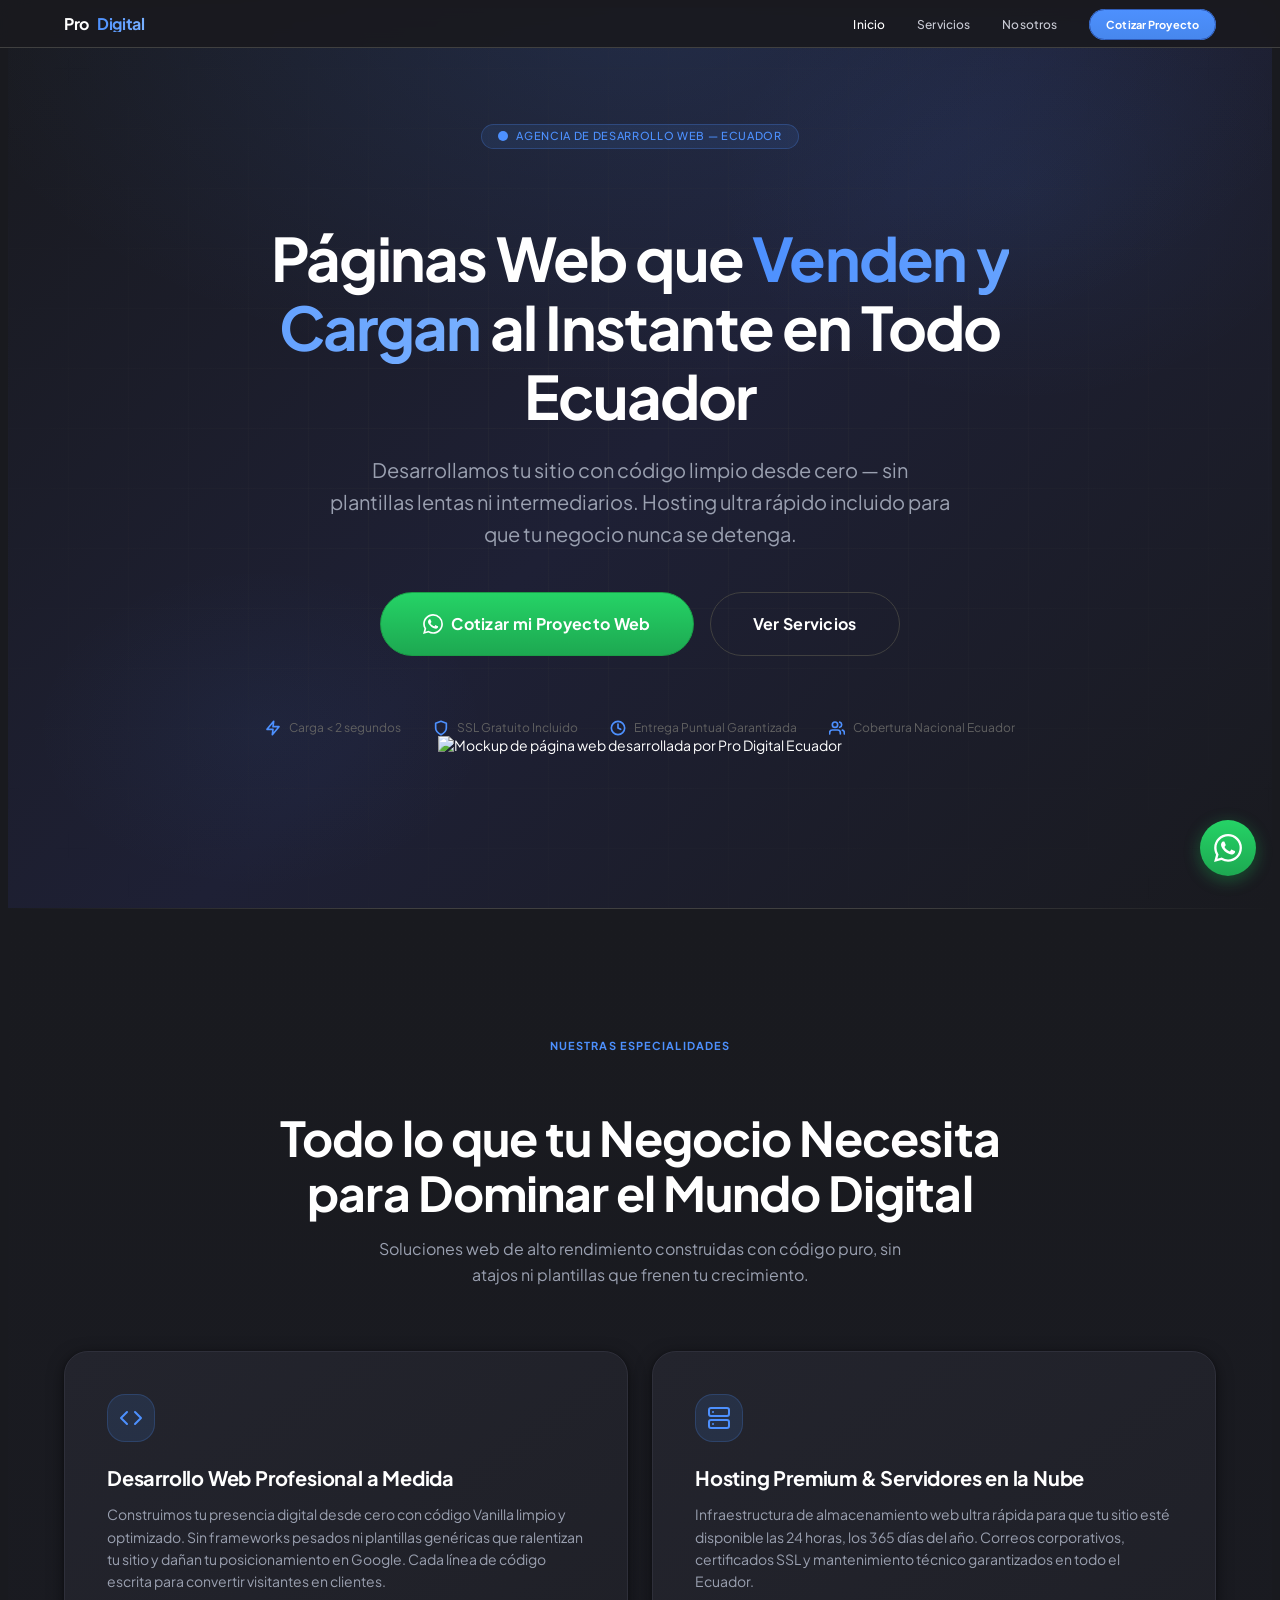
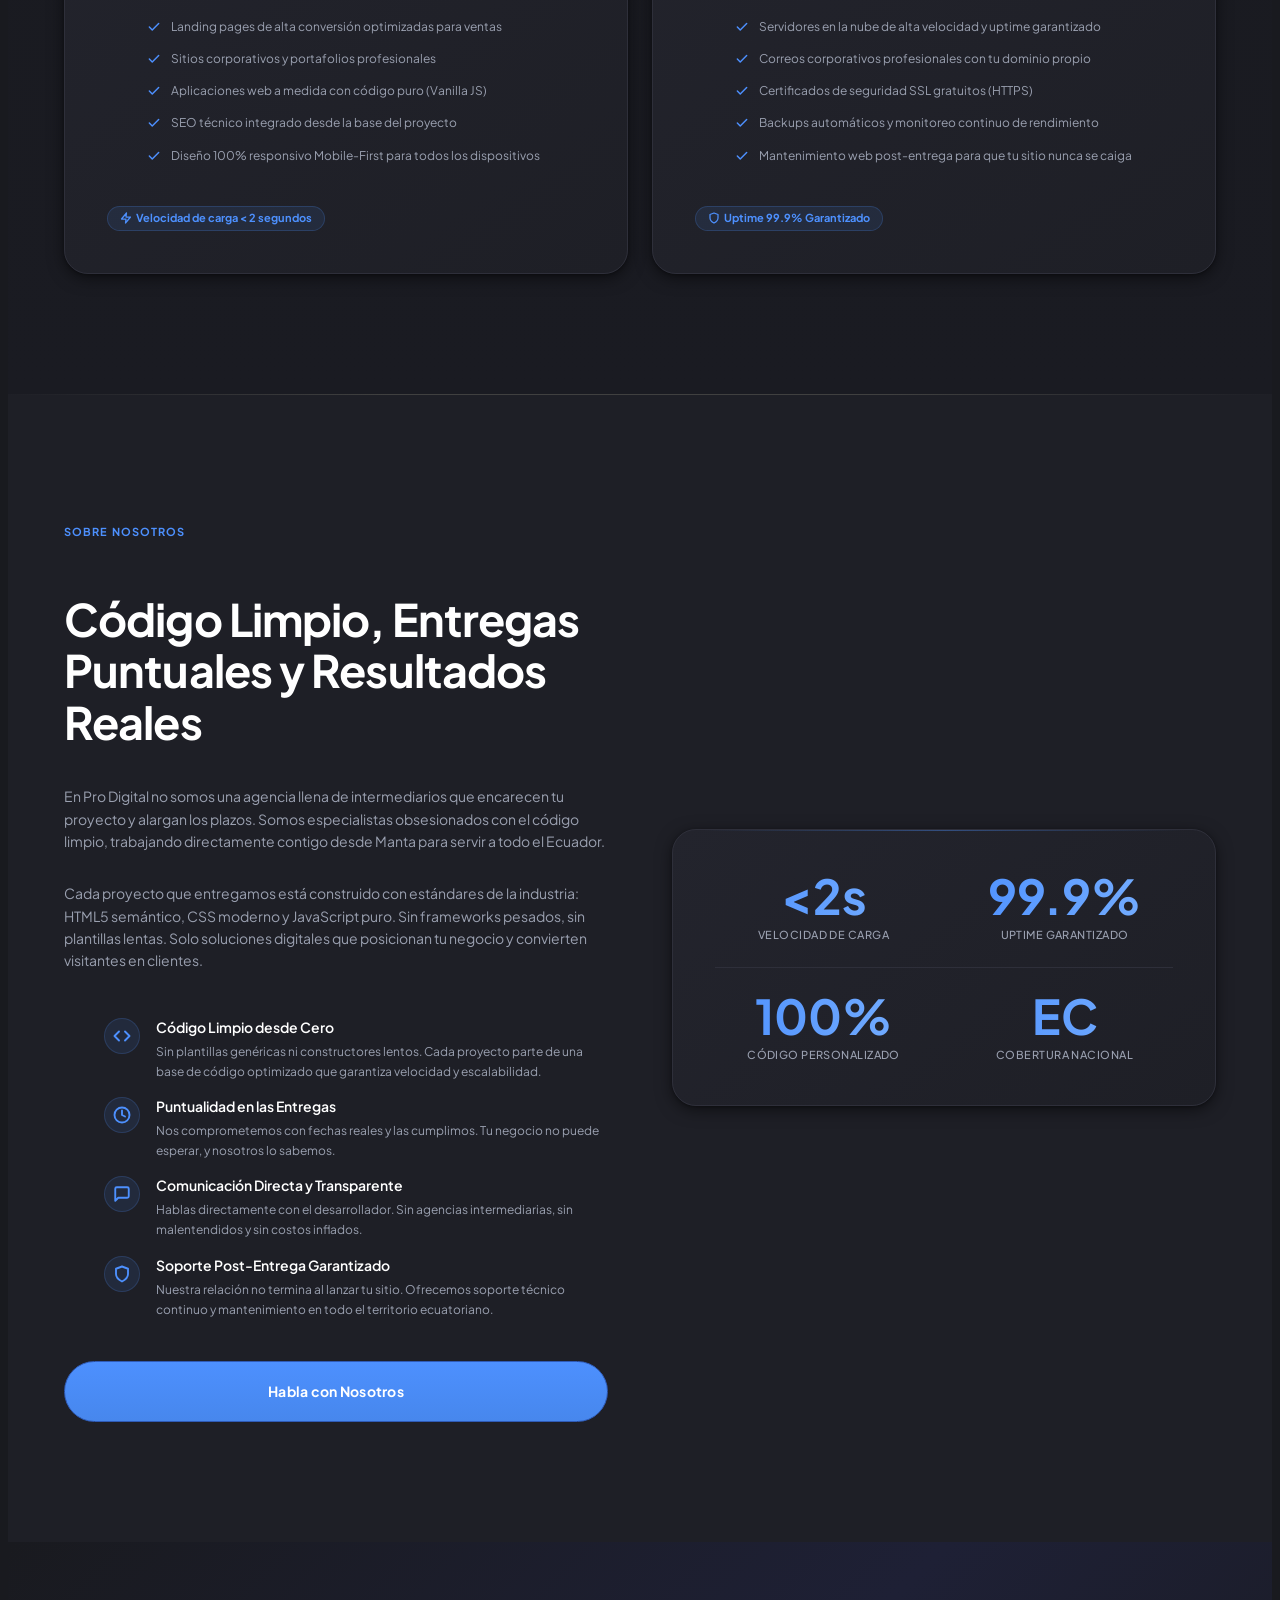
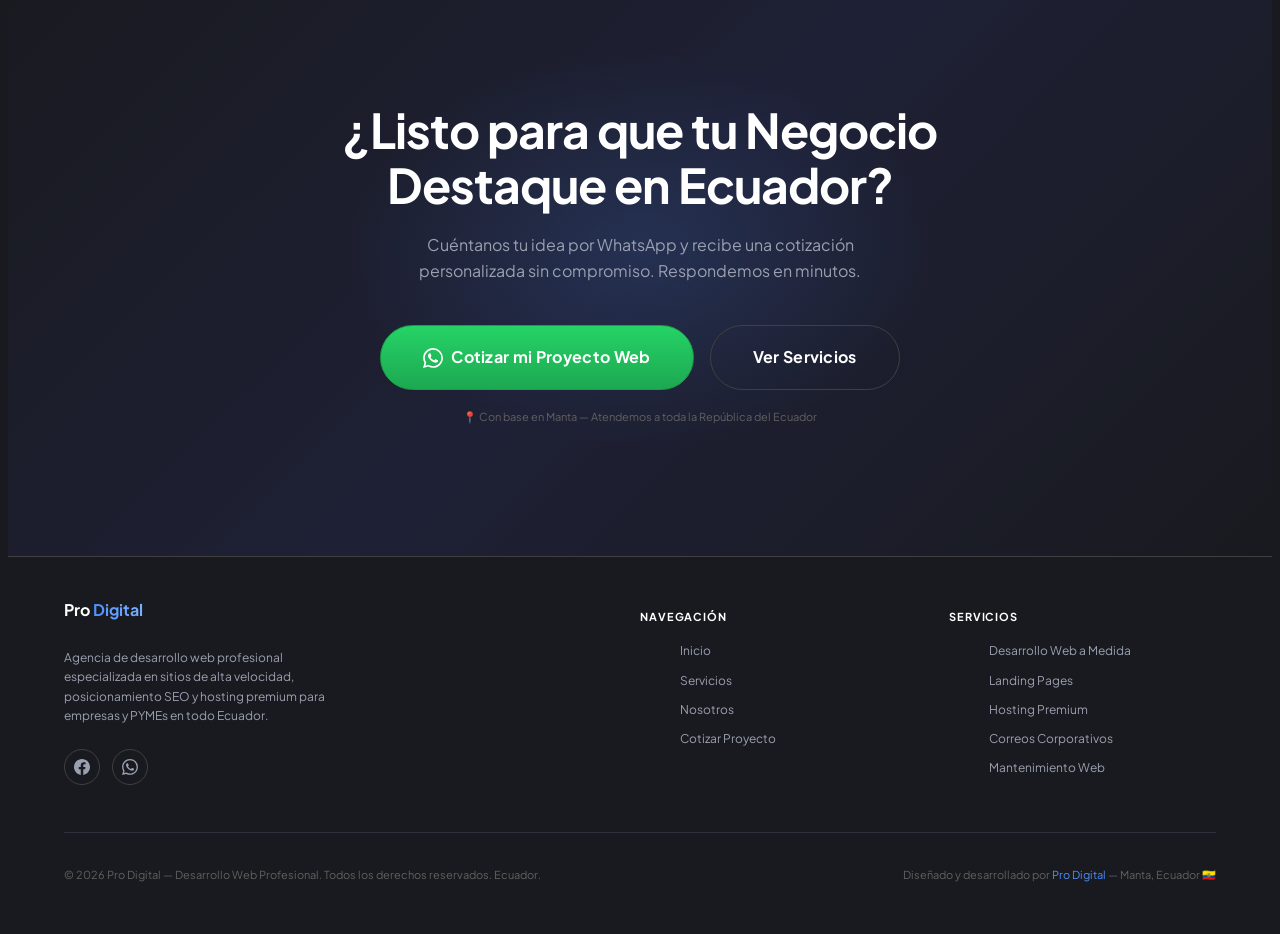
==== commit e52a9c37: "Update index.html" ====
--- a/Mi pagina Web/index.html
+++ b/Mi pagina Web/index.html
@@ -245,6 +245,7 @@
          SECCIÓN HERO
          ============================================================ -->
     <section id="home" class="hero" aria-labelledby="hero-title">
+      <div class="hero__wrapper">
       <div class="hero__content">
 
         <!-- Badge de presentación -->
@@ -336,6 +337,19 @@
         </div>
 
       </div>
+
+      <!-- Imagen mockup lado derecho -->
+      <div class="hero__image reveal reveal--delay-2">
+        <img
+          src="og-image.jpg"
+          alt="Mockup de página web desarrollada por Pro Digital Ecuador"
+          width="600"
+          height="315"
+          loading="eager"
+        />
+      </div>
+
+      </div><!-- /.hero__wrapper -->
     </section>
 
 
@@ -811,4 +825,4 @@
   </script>
 
 </body>
-</html>+</html>
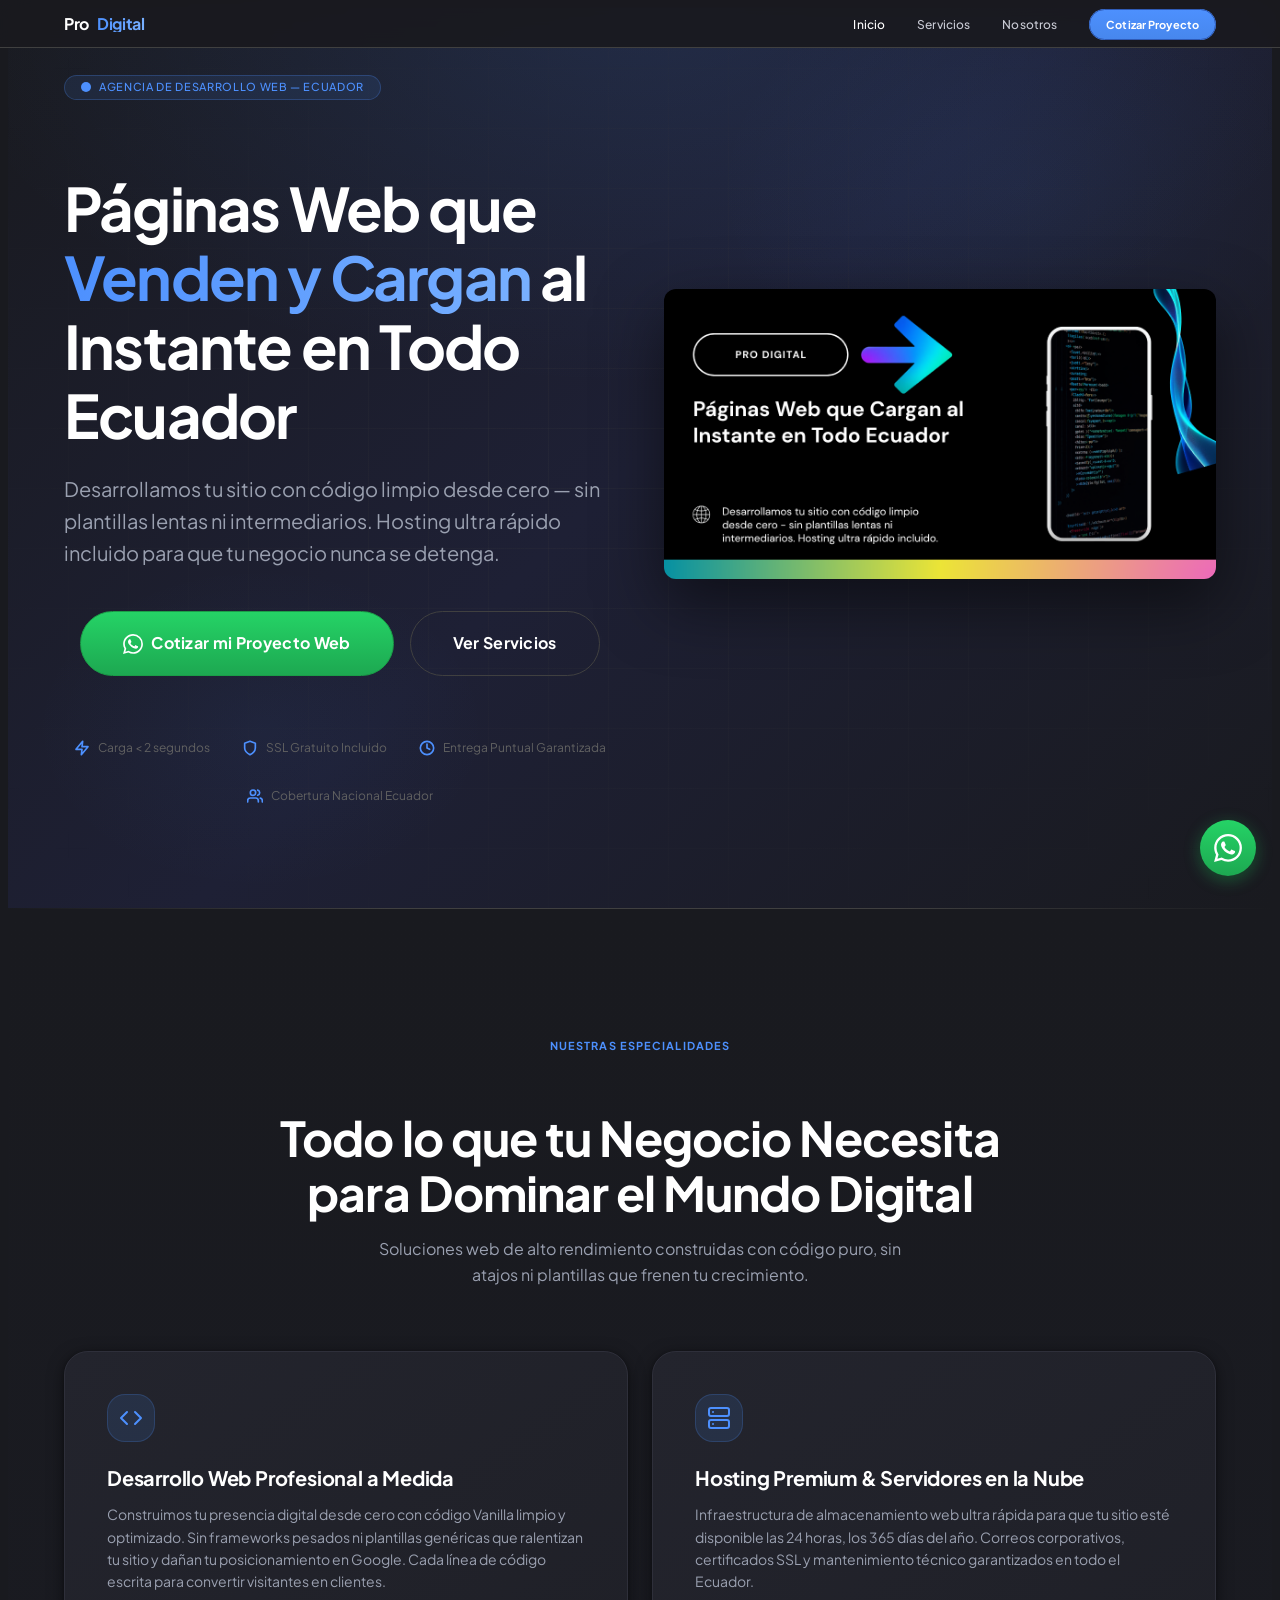
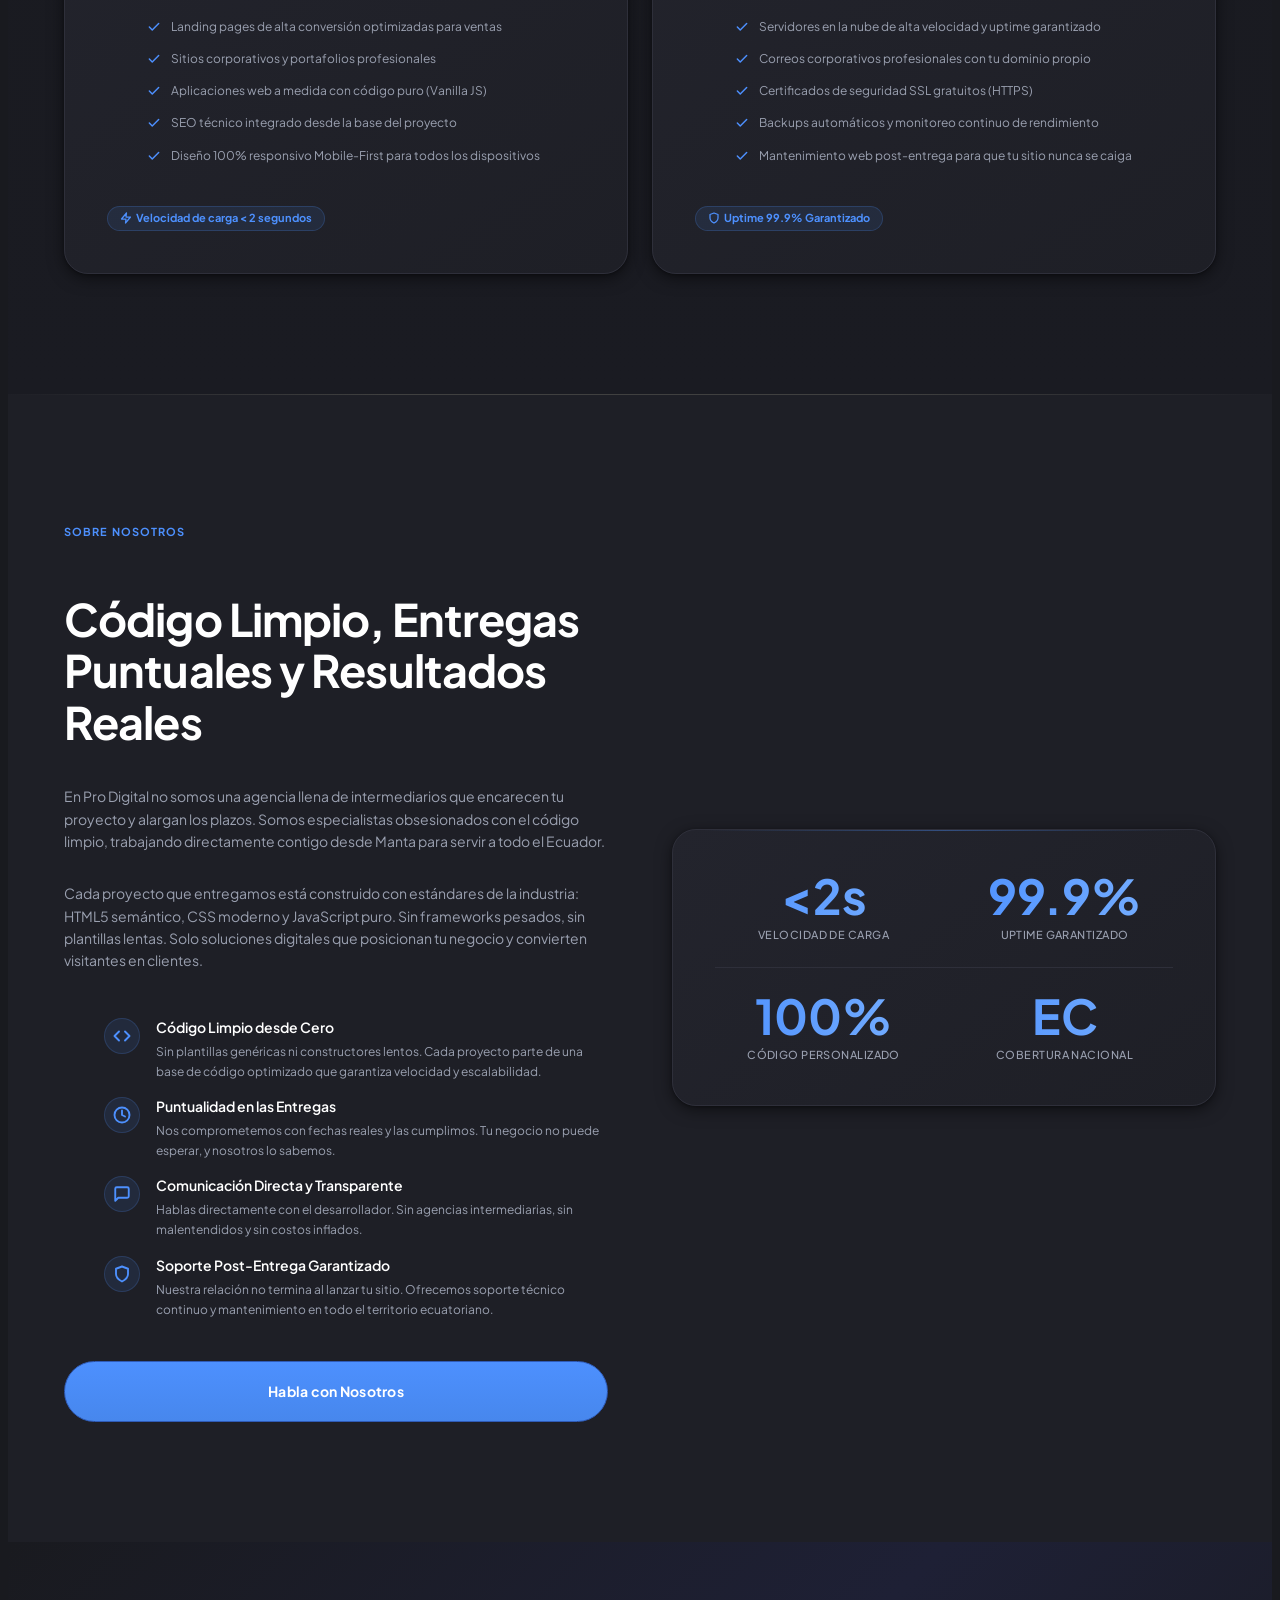
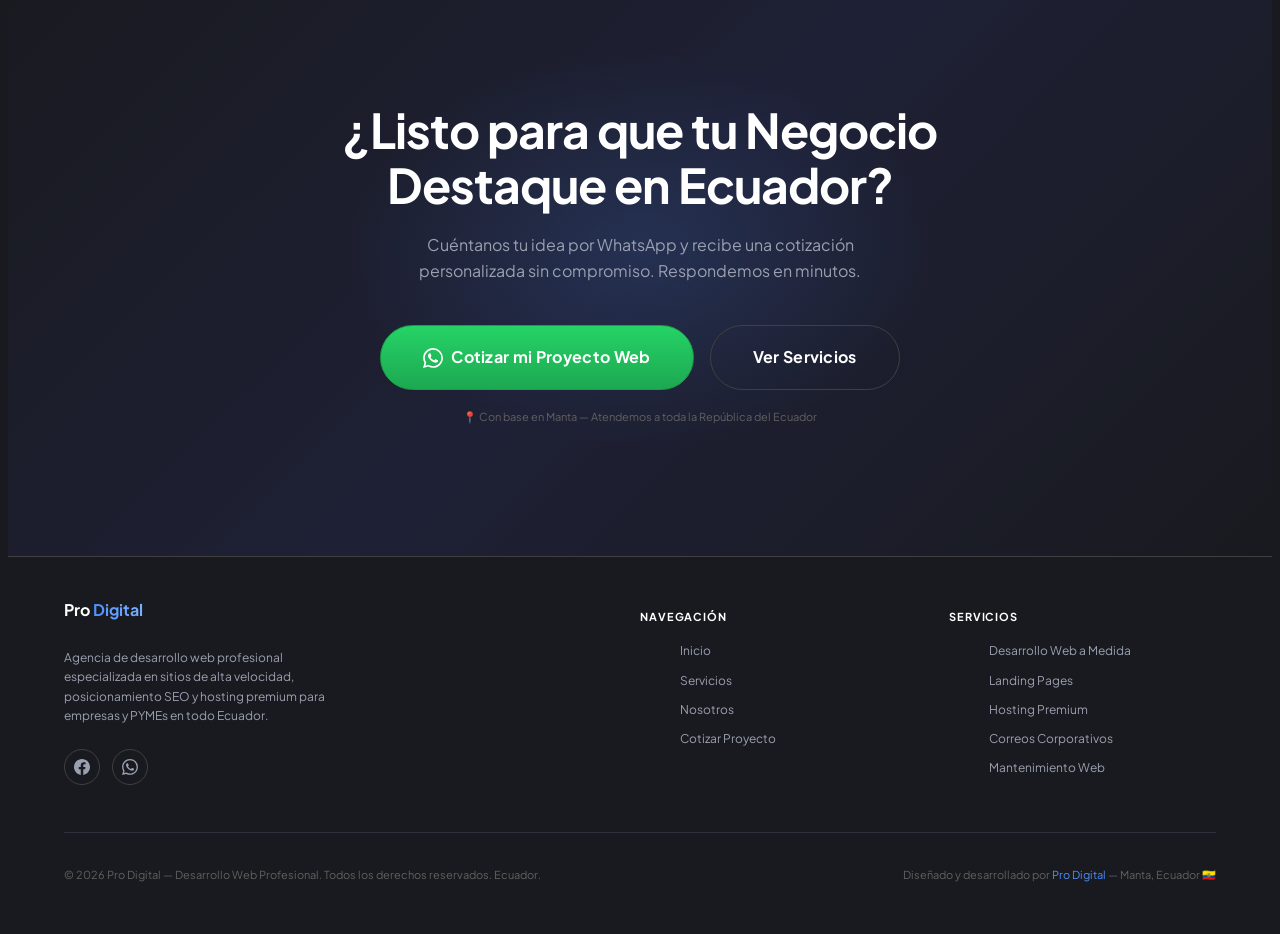
==== commit 803e4c68: "Update index.html" ====
--- a/Mi pagina Web/index.html
+++ b/Mi pagina Web/index.html
@@ -22,10 +22,6 @@
   <meta property="og:description" content="Páginas web que venden y cargan en menos de 2 segundos. Código limpio desde cero + hosting ultra rápido para todo Ecuador." />
   <meta property="og:locale" content="es_EC" />
 
-  <!-- ============================================================
-       PUNTO 8 — SEO LOCAL AVANZADO: JSON-LD Schema.org
-       Tipo: ProfessionalService con datos reales de Pro Digital
-       ============================================================ -->
   <script type="application/ld+json">
   {
     "@context": "https://schema.org",
@@ -108,28 +104,20 @@
   }
   </script>
 
-  <!-- Preconectar a Google Fonts -->
   <link rel="preconnect" href="https://fonts.googleapis.com" />
   <link rel="preconnect" href="https://fonts.gstatic.com" crossorigin />
-  <!-- Carga de fuente no bloqueante -->
   <link
     rel="preload"
     href="https://fonts.googleapis.com/css2?family=Plus+Jakarta+Sans:wght@400;500;600;700&display=swap"
     as="style"
     onload="this.onload=null;this.rel='stylesheet'"
   />
-  <!-- Fallback sin JS -->
   <noscript>
-    <link
-      rel="stylesheet"
-      href="https://fonts.googleapis.com/css2?family=Plus+Jakarta+Sans:wght@400;500;600;700&display=swap"
-    />
+    <link rel="stylesheet" href="https://fonts.googleapis.com/css2?family=Plus+Jakarta+Sans:wght@400;500;600;700&display=swap" />
   </noscript>
 
-  <!-- Hoja de estilos principal -->
   <link rel="stylesheet" href="css/styles.css" />
 
-  <!-- Favicon inline SVG -->
   <link
     rel="icon"
     href="data:image/svg+xml,<svg xmlns='http://www.w3.org/2000/svg' viewBox='0 0 32 32'><rect width='32' height='32' rx='8' fill='%234d90fe'/><text x='50%' y='56%' dominant-baseline='middle' text-anchor='middle' font-family='Google Sans,sans-serif' font-weight='700' font-size='18' fill='white'>PD</text></svg>"
@@ -138,11 +126,6 @@
 
 <body>
 
-  <!-- ============================================================
-       BOTÓN FLOTANTE DE WHATSAPP
-       PUNTO 6 — Fix UX Mobile: tooltip oculto en mobile vía CSS,
-       contenedor con overflow:hidden para evitar scroll horizontal
-       ============================================================ -->
   <a
     href="https://wa.me/593XXXXXXXXX?text=Hola%2C%20me%20interesa%20cotizar%20mi%20proyecto%20web"
     class="whatsapp-float"
@@ -151,215 +134,109 @@
     aria-label="Contactar por WhatsApp — escríbenos ahora"
     title="Escríbenos por WhatsApp"
   >
-    <!-- PUNTO 10 — aria-hidden en SVG decorativo -->
-    <svg
-      aria-hidden="true"
-      focusable="false"
-      width="28"
-      height="28"
-      viewBox="0 0 24 24"
-      fill="currentColor"
-    >
+    <svg aria-hidden="true" focusable="false" width="28" height="28" viewBox="0 0 24 24" fill="currentColor">
       <path d="M17.472 14.382c-.297-.149-1.758-.867-2.03-.967-.273-.099-.471-.148-.67.15-.197.297-.767.966-.94 1.164-.173.199-.347.223-.644.075-.297-.15-1.255-.463-2.39-1.475-.883-.788-1.48-1.761-1.653-2.059-.173-.297-.018-.458.13-.606.134-.133.298-.347.446-.52.149-.174.198-.298.298-.497.099-.198.05-.371-.025-.52-.075-.149-.669-1.612-.916-2.207-.242-.579-.487-.5-.669-.51-.173-.008-.371-.01-.57-.01-.198 0-.52.074-.792.372-.272.297-1.04 1.016-1.04 2.479 0 1.462 1.065 2.875 1.213 3.074.149.198 2.096 3.2 5.077 4.487.709.306 1.262.489 1.694.625.712.227 1.36.195 1.871.118.571-.085 1.758-.719 2.006-1.413.248-.694.248-1.289.173-1.413-.074-.124-.272-.198-.57-.347m-5.421 7.403h-.004a9.87 9.87 0 01-5.031-1.378l-.361-.214-3.741.982.998-3.648-.235-.374a9.86 9.86 0 01-1.51-5.26c.001-5.45 4.436-9.884 9.888-9.884 2.64 0 5.122 1.03 6.988 2.898a9.825 9.825 0 012.893 6.994c-.003 5.45-4.437 9.884-9.885 9.884m8.413-18.297A11.815 11.815 0 0012.05 0C5.495 0 .16 5.335.157 11.892c0 2.096.547 4.142 1.588 5.945L.057 24l6.305-1.654a11.882 11.882 0 005.683 1.448h.005c6.554 0 11.89-5.335 11.893-11.893a11.821 11.821 0 00-3.48-8.413Z"/>
     </svg>
-
-    <!-- Tooltip: visible solo en desktop (>=768px) vía CSS -->
     <span class="whatsapp-float__tooltip" aria-hidden="true">¡Escríbenos ahora!</span>
   </a>
 
-
-  <!-- ============================================================
-       HEADER / NAVEGACIÓN PRINCIPAL
-       ============================================================ -->
   <header class="site-header" id="site-header">
     <nav class="nav container" aria-label="Navegación principal">
-
-      <!-- Logo -->
       <a href="#home" class="nav__logo" aria-label="Pro Digital — Ir al inicio">
         Pro <span>Digital</span>
       </a>
-
-      <!-- Links de navegación (desktop) -->
       <ul class="nav__links" role="list">
         <li><a href="#home">Inicio</a></li>
         <li><a href="#services">Servicios</a></li>
         <li><a href="#about">Nosotros</a></li>
         <li>
-          <a
-            href="https://wa.me/593XXXXXXXXX?text=Hola%2C%20me%20interesa%20cotizar%20un%20proyecto%20web%20con%20Pro%20Digital."
-            class="nav__cta"
-            target="_blank"
-            rel="noopener noreferrer"
-          >
+          <a href="https://wa.me/593XXXXXXXXX?text=Hola%2C%20me%20interesa%20cotizar%20un%20proyecto%20web%20con%20Pro%20Digital." class="nav__cta" target="_blank" rel="noopener noreferrer">
             Cotizar Proyecto
           </a>
         </li>
       </ul>
-
-      <!-- PUNTOS 9 y 10 — Botón hamburguesa con aria-label,
-           aria-expanded y aria-controls correctos -->
-      <button
-        class="nav__hamburger"
-        id="hamburger-btn"
-        aria-label="Abrir menú de navegación"
-        aria-expanded="false"
-        aria-controls="mobile-menu"
-        type="button"
-      >
-        <!-- PUNTO 10 — aria-hidden en líneas decorativas del hamburguesa -->
+      <button class="nav__hamburger" id="hamburger-btn" aria-label="Abrir menú de navegación" aria-expanded="false" aria-controls="mobile-menu" type="button">
         <span class="nav__hamburger-line" aria-hidden="true"></span>
         <span class="nav__hamburger-line" aria-hidden="true"></span>
         <span class="nav__hamburger-line" aria-hidden="true"></span>
       </button>
-
     </nav>
-
-    <!-- Menú móvil desplegable -->
-    <nav
-      class="nav__mobile-menu"
-      id="mobile-menu"
-      aria-label="Menú móvil"
-      aria-hidden="true"
-    >
+    <nav class="nav__mobile-menu" id="mobile-menu" aria-label="Menú móvil" aria-hidden="true">
       <a href="#home" class="mobile-nav-link">Inicio</a>
       <a href="#services" class="mobile-nav-link">Servicios</a>
       <a href="#about" class="mobile-nav-link">Nosotros</a>
-      <a
-        href="https://wa.me/593XXXXXXXXX?text=Hola%2C%20me%20interesa%20cotizar%20un%20proyecto%20web%20con%20Pro%20Digital."
-        class="mobile-nav-link"
-        target="_blank"
-        rel="noopener noreferrer"
-      >
+      <a href="https://wa.me/593XXXXXXXXX?text=Hola%2C%20me%20interesa%20cotizar%20un%20proyecto%20web%20con%20Pro%20Digital." class="mobile-nav-link" target="_blank" rel="noopener noreferrer">
         Cotizar por WhatsApp
       </a>
     </nav>
   </header>
 
-
-  <!-- ============================================================
-       CONTENIDO PRINCIPAL
-       ============================================================ -->
   <main>
 
-    <!-- ============================================================
-         SECCIÓN HERO
-         ============================================================ -->
     <section id="home" class="hero" aria-labelledby="hero-title">
       <div class="hero__wrapper">
-      <div class="hero__content">
-
-        <!-- Badge de presentación -->
-        <p class="hero__badge reveal">
-          <!-- PUNTO 10 — aria-hidden en SVG decorativo -->
-          <svg
-            width="10"
-            height="10"
-            viewBox="0 0 10 10"
-            fill="currentColor"
-            aria-hidden="true"
-            focusable="false"
-          >
-            <circle cx="5" cy="5" r="5"/>
-          </svg>
-          Agencia de Desarrollo Web — Ecuador
-        </p>
-
-        <!-- H1 principal -->
-        <h1 class="hero__title reveal reveal--delay-1" id="hero-title">
-          Páginas Web que
-          <span class="hero__title-accent"> Venden y Cargan</span>
-          al Instante en Todo Ecuador
-        </h1>
-
-        <!-- Subtítulo / propuesta de valor -->
-        <p class="hero__subtitle reveal reveal--delay-2">
-          Desarrollamos tu sitio con código limpio desde cero — sin plantillas lentas ni
-          intermediarios. Hosting ultra rápido incluido para que tu negocio nunca se detenga.
-        </p>
-
-        <!-- Grupo de botones CTA -->
-        <div class="hero__cta-group reveal reveal--delay-3">
-          <a
-            href="https://wa.me/593XXXXXXXXX?text=Hola%2C%20me%20interesa%20cotizar%20un%20proyecto%20web%20con%20Pro%20Digital."
-            class="btn btn--whatsapp btn--lg"
-            target="_blank"
-            rel="noopener noreferrer"
-            aria-label="Cotizar mi proyecto web por WhatsApp"
-          >
-            <span class="btn__icon" aria-hidden="true">
-              <svg width="20" height="20" viewBox="0 0 24 24" fill="currentColor" aria-hidden="true" focusable="false">
-                <path d="M17.472 14.382c-.297-.149-1.758-.867-2.03-.967-.273-.099-.471-.148-.67.15-.197.297-.767.966-.94 1.164-.173.199-.347.223-.644.075-.297-.15-1.255-.463-2.39-1.475-.883-.788-1.48-1.761-1.653-2.059-.173-.297-.018-.458.13-.606.134-.133.298-.347.446-.52.149-.174.198-.298.298-.497.099-.198.05-.371-.025-.52-.075-.149-.669-1.612-.916-2.207-.242-.579-.487-.5-.669-.51-.173-.008-.371-.01-.57-.01-.198 0-.52.074-.792.372-.272.297-1.04 1.016-1.04 2.479 0 1.462 1.065 2.875 1.213 3.074.149.198 2.096 3.2 5.077 4.487.709.306 1.262.489 1.694.625.712.227 1.36.195 1.871.118.571-.085 1.758-.719 2.006-1.413.248-.694.248-1.289.173-1.413-.074-.124-.272-.198-.57-.347m-5.421 7.403h-.004a9.87 9.87 0 01-5.031-1.378l-.361-.214-3.741.982.998-3.648-.235-.374a9.86 9.86 0 01-1.51-5.26c.001-5.45 4.436-9.884 9.888-9.884 2.64 0 5.122 1.03 6.988 2.898a9.825 9.825 0 012.893 6.994c-.003 5.45-4.437 9.884-9.885 9.884m8.413-18.297A11.815 11.815 0 0012.05 0C5.495 0 .16 5.335.157 11.892c0 2.096.547 4.142 1.588 5.945L.057 24l6.305-1.654a11.882 11.882 0 005.683 1.448h.005c6.554 0 11.89-5.335 11.893-11.893a11.821 11.821 0 00-3.48-8.413z"/>
-              </svg>
-            </span>
-            Cotizar mi Proyecto Web
-          </a>
-          <a href="#services" class="btn btn--secondary btn--lg">
-            Ver Servicios
-          </a>
-        </div>
-
-        <!-- Indicadores de confianza -->
-        <div class="hero__trust reveal reveal--delay-4" aria-label="Indicadores de confianza">
-
-          <div class="hero__trust-item">
-            <!-- PUNTO 10 — aria-hidden en todos los SVG decorativos -->
-            <svg width="16" height="16" viewBox="0 0 24 24" fill="none" stroke="currentColor" stroke-width="2.5" stroke-linecap="round" stroke-linejoin="round" aria-hidden="true" focusable="false">
-              <polyline points="13 2 3 14 12 14 11 22 21 10 12 10 13 2"/>
-            </svg>
-            <span>Carga &lt; 2 segundos</span>
+
+        <div class="hero__content">
+          <p class="hero__badge reveal">
+            <svg width="10" height="10" viewBox="0 0 10 10" fill="currentColor" aria-hidden="true" focusable="false"><circle cx="5" cy="5" r="5"/></svg>
+            Agencia de Desarrollo Web — Ecuador
+          </p>
+          <h1 class="hero__title reveal reveal--delay-1" id="hero-title">
+            Páginas Web que
+            <span class="hero__title-accent"> Venden y Cargan</span>
+            al Instante en Todo Ecuador
+          </h1>
+          <p class="hero__subtitle reveal reveal--delay-2">
+            Desarrollamos tu sitio con código limpio desde cero — sin plantillas lentas ni
+            intermediarios. Hosting ultra rápido incluido para que tu negocio nunca se detenga.
+          </p>
+          <div class="hero__cta-group reveal reveal--delay-3">
+            <a href="https://wa.me/593XXXXXXXXX?text=Hola%2C%20me%20interesa%20cotizar%20un%20proyecto%20web%20con%20Pro%20Digital." class="btn btn--whatsapp btn--lg" target="_blank" rel="noopener noreferrer" aria-label="Cotizar mi proyecto web por WhatsApp">
+              <span class="btn__icon" aria-hidden="true">
+                <svg width="20" height="20" viewBox="0 0 24 24" fill="currentColor" aria-hidden="true" focusable="false">
+                  <path d="M17.472 14.382c-.297-.149-1.758-.867-2.03-.967-.273-.099-.471-.148-.67.15-.197.297-.767.966-.94 1.164-.173.199-.347.223-.644.075-.297-.15-1.255-.463-2.39-1.475-.883-.788-1.48-1.761-1.653-2.059-.173-.297-.018-.458.13-.606.134-.133.298-.347.446-.52.149-.174.198-.298.298-.497.099-.198.05-.371-.025-.52-.075-.149-.669-1.612-.916-2.207-.242-.579-.487-.5-.669-.51-.173-.008-.371-.01-.57-.01-.198 0-.52.074-.792.372-.272.297-1.04 1.016-1.04 2.479 0 1.462 1.065 2.875 1.213 3.074.149.198 2.096 3.2 5.077 4.487.709.306 1.262.489 1.694.625.712.227 1.36.195 1.871.118.571-.085 1.758-.719 2.006-1.413.248-.694.248-1.289.173-1.413-.074-.124-.272-.198-.57-.347m-5.421 7.403h-.004a9.87 9.87 0 01-5.031-1.378l-.361-.214-3.741.982.998-3.648-.235-.374a9.86 9.86 0 01-1.51-5.26c.001-5.45 4.436-9.884 9.888-9.884 2.64 0 5.122 1.03 6.988 2.898a9.825 9.825 0 012.893 6.994c-.003 5.45-4.437 9.884-9.885 9.884m8.413-18.297A11.815 11.815 0 0012.05 0C5.495 0 .16 5.335.157 11.892c0 2.096.547 4.142 1.588 5.945L.057 24l6.305-1.654a11.882 11.882 0 005.683 1.448h.005c6.554 0 11.89-5.335 11.893-11.893a11.821 11.821 0 00-3.48-8.413z"/>
+                </svg>
+              </span>
+              Cotizar mi Proyecto Web
+            </a>
+            <a href="#services" class="btn btn--secondary btn--lg">Ver Servicios</a>
           </div>
-
-          <div class="hero__trust-item">
-            <svg width="16" height="16" viewBox="0 0 24 24" fill="none" stroke="currentColor" stroke-width="2.5" stroke-linecap="round" stroke-linejoin="round" aria-hidden="true" focusable="false">
-              <path d="M12 22s8-4 8-10V5l-8-3-8 3v7c0 6 8 10 8 10z"/>
-            </svg>
-            <span>SSL Gratuito Incluido</span>
+          <div class="hero__trust reveal reveal--delay-4" aria-label="Indicadores de confianza">
+            <div class="hero__trust-item">
+              <svg width="16" height="16" viewBox="0 0 24 24" fill="none" stroke="currentColor" stroke-width="2.5" stroke-linecap="round" stroke-linejoin="round" aria-hidden="true" focusable="false"><polyline points="13 2 3 14 12 14 11 22 21 10 12 10 13 2"/></svg>
+              <span>Carga &lt; 2 segundos</span>
+            </div>
+            <div class="hero__trust-item">
+              <svg width="16" height="16" viewBox="0 0 24 24" fill="none" stroke="currentColor" stroke-width="2.5" stroke-linecap="round" stroke-linejoin="round" aria-hidden="true" focusable="false"><path d="M12 22s8-4 8-10V5l-8-3-8 3v7c0 6 8 10 8 10z"/></svg>
+              <span>SSL Gratuito Incluido</span>
+            </div>
+            <div class="hero__trust-item">
+              <svg width="16" height="16" viewBox="0 0 24 24" fill="none" stroke="currentColor" stroke-width="2.5" stroke-linecap="round" stroke-linejoin="round" aria-hidden="true" focusable="false"><circle cx="12" cy="12" r="10"/><polyline points="12 6 12 12 16 14"/></svg>
+              <span>Entrega Puntual Garantizada</span>
+            </div>
+            <div class="hero__trust-item">
+              <svg width="16" height="16" viewBox="0 0 24 24" fill="none" stroke="currentColor" stroke-width="2.5" stroke-linecap="round" stroke-linejoin="round" aria-hidden="true" focusable="false"><path d="M17 21v-2a4 4 0 0 0-4-4H5a4 4 0 0 0-4 4v2"/><circle cx="9" cy="7" r="4"/><path d="M23 21v-2a4 4 0 0 0-3-3.87"/><path d="M16 3.13a4 4 0 0 1 0 7.75"/></svg>
+              <span>Cobertura Nacional Ecuador</span>
+            </div>
           </div>
-
-          <div class="hero__trust-item">
-            <svg width="16" height="16" viewBox="0 0 24 24" fill="none" stroke="currentColor" stroke-width="2.5" stroke-linecap="round" stroke-linejoin="round" aria-hidden="true" focusable="false">
-              <circle cx="12" cy="12" r="10"/>
-              <polyline points="12 6 12 12 16 14"/>
-            </svg>
-            <span>Entrega Puntual Garantizada</span>
-          </div>
-
-          <div class="hero__trust-item">
-            <svg width="16" height="16" viewBox="0 0 24 24" fill="none" stroke="currentColor" stroke-width="2.5" stroke-linecap="round" stroke-linejoin="round" aria-hidden="true" focusable="false">
-              <path d="M17 21v-2a4 4 0 0 0-4-4H5a4 4 0 0 0-4 4v2"/>
-              <circle cx="9" cy="7" r="4"/>
-              <path d="M23 21v-2a4 4 0 0 0-3-3.87"/>
-              <path d="M16 3.13a4 4 0 0 1 0 7.75"/>
-            </svg>
-            <span>Cobertura Nacional Ecuador</span>
-          </div>
-
-        </div>
-
-      </div>
-
-      <!-- Imagen mockup lado derecho -->
-      <div class="hero__image reveal reveal--delay-2">
-        <img
-          src="og-image.jpg"
-          alt="Mockup de página web desarrollada por Pro Digital Ecuador"
-          width="600"
-          height="315"
-          loading="eager"
-        />
-      </div>
-
-      </div><!-- /.hero__wrapper -->
+        </div>
+
+        <!-- Imagen mockup lado derecho — apunta a la raíz del repo -->
+        <div class="hero__image reveal reveal--delay-2">
+          <img
+            src="../og-image.jpg"
+            alt="Mockup de página web desarrollada por Pro Digital Ecuador"
+            width="600"
+            height="315"
+            loading="eager"
+          />
+        </div>
+
+      </div>
     </section>
 
-
-    <!-- ============================================================
-         SECCIÓN DE SERVICIOS
-         ============================================================ -->
     <section id="services" class="services" aria-labelledby="services-title">
       <div class="container">
-
-        <!-- Encabezado de sección -->
         <header class="section-header reveal">
           <p class="section-header__label">Nuestras Especialidades</p>
           <h2 class="section-header__title" id="services-title">
@@ -371,419 +248,179 @@
             sin atajos ni plantillas que frenen tu crecimiento.
           </p>
         </header>
-
-        <!-- Grid de tarjetas de servicios -->
         <div class="services__grid">
-
-          <!-- Tarjeta 1: Desarrollo Web Profesional -->
           <article class="service-card reveal reveal--delay-1" aria-labelledby="service-dev-title">
-
-            <!-- PUNTO 10 — aria-hidden en ícono decorativo -->
             <div class="service-card__icon" aria-hidden="true">
-              <svg width="24" height="24" viewBox="0 0 24 24" fill="none" stroke="currentColor" stroke-width="2" stroke-linecap="round" stroke-linejoin="round" focusable="false">
-                <polyline points="16 18 22 12 16 6"/>
-                <polyline points="8 6 2 12 8 18"/>
-              </svg>
-            </div>
-
-            <h3 class="service-card__title" id="service-dev-title">
-              Desarrollo Web Profesional a Medida
-            </h3>
-
+              <svg width="24" height="24" viewBox="0 0 24 24" fill="none" stroke="currentColor" stroke-width="2" stroke-linecap="round" stroke-linejoin="round" focusable="false"><polyline points="16 18 22 12 16 6"/><polyline points="8 6 2 12 8 18"/></svg>
+            </div>
+            <h3 class="service-card__title" id="service-dev-title">Desarrollo Web Profesional a Medida</h3>
             <p class="service-card__description">
               Construimos tu presencia digital desde cero con código Vanilla limpio y optimizado.
               Sin frameworks pesados ni plantillas genéricas que ralentizan tu sitio y dañan tu
               posicionamiento en Google. Cada línea de código escrita para convertir visitantes en clientes.
             </p>
-
-            <!-- Lista de características -->
             <ul class="service-card__features" role="list">
-              <li class="service-card__feature">
-                <span class="service-card__feature-icon" aria-hidden="true">
-                  <svg width="14" height="14" viewBox="0 0 24 24" fill="none" stroke="currentColor" stroke-width="2.5" stroke-linecap="round" stroke-linejoin="round" focusable="false">
-                    <polyline points="20 6 9 17 4 12"/>
-                  </svg>
-                </span>
-                <span>Landing pages de alta conversión optimizadas para ventas</span>
-              </li>
-              <li class="service-card__feature">
-                <span class="service-card__feature-icon" aria-hidden="true">
-                  <svg width="14" height="14" viewBox="0 0 24 24" fill="none" stroke="currentColor" stroke-width="2.5" stroke-linecap="round" stroke-linejoin="round" focusable="false">
-                    <polyline points="20 6 9 17 4 12"/>
-                  </svg>
-                </span>
-                <span>Sitios corporativos y portafolios profesionales</span>
-              </li>
-              <li class="service-card__feature">
-                <span class="service-card__feature-icon" aria-hidden="true">
-                  <svg width="14" height="14" viewBox="0 0 24 24" fill="none" stroke="currentColor" stroke-width="2.5" stroke-linecap="round" stroke-linejoin="round" focusable="false">
-                    <polyline points="20 6 9 17 4 12"/>
-                  </svg>
-                </span>
-                <span>Aplicaciones web a medida con código puro (Vanilla JS)</span>
-              </li>
-              <li class="service-card__feature">
-                <span class="service-card__feature-icon" aria-hidden="true">
-                  <svg width="14" height="14" viewBox="0 0 24 24" fill="none" stroke="currentColor" stroke-width="2.5" stroke-linecap="round" stroke-linejoin="round" focusable="false">
-                    <polyline points="20 6 9 17 4 12"/>
-                  </svg>
-                </span>
-                <span>SEO técnico integrado desde la base del proyecto</span>
-              </li>
-              <li class="service-card__feature">
-                <span class="service-card__feature-icon" aria-hidden="true">
-                  <svg width="14" height="14" viewBox="0 0 24 24" fill="none" stroke="currentColor" stroke-width="2.5" stroke-linecap="round" stroke-linejoin="round" focusable="false">
-                    <polyline points="20 6 9 17 4 12"/>
-                  </svg>
-                </span>
-                <span>Diseño 100% responsivo Mobile-First para todos los dispositivos</span>
-              </li>
+              <li class="service-card__feature"><span class="service-card__feature-icon" aria-hidden="true"><svg width="14" height="14" viewBox="0 0 24 24" fill="none" stroke="currentColor" stroke-width="2.5" stroke-linecap="round" stroke-linejoin="round" focusable="false"><polyline points="20 6 9 17 4 12"/></svg></span><span>Landing pages de alta conversión optimizadas para ventas</span></li>
+              <li class="service-card__feature"><span class="service-card__feature-icon" aria-hidden="true"><svg width="14" height="14" viewBox="0 0 24 24" fill="none" stroke="currentColor" stroke-width="2.5" stroke-linecap="round" stroke-linejoin="round" focusable="false"><polyline points="20 6 9 17 4 12"/></svg></span><span>Sitios corporativos y portafolios profesionales</span></li>
+              <li class="service-card__feature"><span class="service-card__feature-icon" aria-hidden="true"><svg width="14" height="14" viewBox="0 0 24 24" fill="none" stroke="currentColor" stroke-width="2.5" stroke-linecap="round" stroke-linejoin="round" focusable="false"><polyline points="20 6 9 17 4 12"/></svg></span><span>Aplicaciones web a medida con código puro (Vanilla JS)</span></li>
+              <li class="service-card__feature"><span class="service-card__feature-icon" aria-hidden="true"><svg width="14" height="14" viewBox="0 0 24 24" fill="none" stroke="currentColor" stroke-width="2.5" stroke-linecap="round" stroke-linejoin="round" focusable="false"><polyline points="20 6 9 17 4 12"/></svg></span><span>SEO técnico integrado desde la base del proyecto</span></li>
+              <li class="service-card__feature"><span class="service-card__feature-icon" aria-hidden="true"><svg width="14" height="14" viewBox="0 0 24 24" fill="none" stroke="currentColor" stroke-width="2.5" stroke-linecap="round" stroke-linejoin="round" focusable="false"><polyline points="20 6 9 17 4 12"/></svg></span><span>Diseño 100% responsivo Mobile-First para todos los dispositivos</span></li>
             </ul>
-
-            <!-- Badge de métrica -->
             <div class="service-card__badge" aria-label="Velocidad de carga menor a 2 segundos">
-              <svg width="12" height="12" viewBox="0 0 24 24" fill="none" stroke="currentColor" stroke-width="2.5" stroke-linecap="round" stroke-linejoin="round" aria-hidden="true" focusable="false">
-                <polyline points="13 2 3 14 12 14 11 22 21 10 12 10 13 2"/>
-              </svg>
+              <svg width="12" height="12" viewBox="0 0 24 24" fill="none" stroke="currentColor" stroke-width="2.5" stroke-linecap="round" stroke-linejoin="round" aria-hidden="true" focusable="false"><polyline points="13 2 3 14 12 14 11 22 21 10 12 10 13 2"/></svg>
               Velocidad de carga &lt; 2 segundos
             </div>
-
           </article>
 
-
-          <!-- Tarjeta 2: Hosting Premium y Servidores -->
           <article class="service-card reveal reveal--delay-2" aria-labelledby="service-hosting-title">
-
-            <!-- PUNTO 10 — aria-hidden en ícono decorativo -->
             <div class="service-card__icon" aria-hidden="true">
-              <svg width="24" height="24" viewBox="0 0 24 24" fill="none" stroke="currentColor" stroke-width="2" stroke-linecap="round" stroke-linejoin="round" focusable="false">
-                <rect x="2" y="2" width="20" height="8" rx="2" ry="2"/>
-                <rect x="2" y="14" width="20" height="8" rx="2" ry="2"/>
-                <line x1="6" y1="6" x2="6.01" y2="6"/>
-                <line x1="6" y1="18" x2="6.01" y2="18"/>
-              </svg>
-            </div>
-
-            <h3 class="service-card__title" id="service-hosting-title">
-              Hosting Premium &amp; Servidores en la Nube
-            </h3>
-
+              <svg width="24" height="24" viewBox="0 0 24 24" fill="none" stroke="currentColor" stroke-width="2" stroke-linecap="round" stroke-linejoin="round" focusable="false"><rect x="2" y="2" width="20" height="8" rx="2" ry="2"/><rect x="2" y="14" width="20" height="8" rx="2" ry="2"/><line x1="6" y1="6" x2="6.01" y2="6"/><line x1="6" y1="18" x2="6.01" y2="18"/></svg>
+            </div>
+            <h3 class="service-card__title" id="service-hosting-title">Hosting Premium &amp; Servidores en la Nube</h3>
             <p class="service-card__description">
               Infraestructura de almacenamiento web ultra rápida para que tu sitio esté disponible
               las 24 horas, los 365 días del año. Correos corporativos, certificados SSL y
               mantenimiento técnico garantizados en todo el Ecuador.
             </p>
-
-            <!-- Lista de características -->
             <ul class="service-card__features" role="list">
-              <li class="service-card__feature">
-                <span class="service-card__feature-icon" aria-hidden="true">
-                  <svg width="14" height="14" viewBox="0 0 24 24" fill="none" stroke="currentColor" stroke-width="2.5" stroke-linecap="round" stroke-linejoin="round" focusable="false">
-                    <polyline points="20 6 9 17 4 12"/>
-                  </svg>
-                </span>
-                <span>Servidores en la nube de alta velocidad y uptime garantizado</span>
-              </li>
-              <li class="service-card__feature">
-                <span class="service-card__feature-icon" aria-hidden="true">
-                  <svg width="14" height="14" viewBox="0 0 24 24" fill="none" stroke="currentColor" stroke-width="2.5" stroke-linecap="round" stroke-linejoin="round" focusable="false">
-                    <polyline points="20 6 9 17 4 12"/>
-                  </svg>
-                </span>
-                <span>Correos corporativos profesionales con tu dominio propio</span>
-              </li>
-              <li class="service-card__feature">
-                <span class="service-card__feature-icon" aria-hidden="true">
-                  <svg width="14" height="14" viewBox="0 0 24 24" fill="none" stroke="currentColor" stroke-width="2.5" stroke-linecap="round" stroke-linejoin="round" focusable="false">
-                    <polyline points="20 6 9 17 4 12"/>
-                  </svg>
-                </span>
-                <span>Certificados de seguridad SSL gratuitos (HTTPS)</span>
-              </li>
-              <li class="service-card__feature">
-                <span class="service-card__feature-icon" aria-hidden="true">
-                  <svg width="14" height="14" viewBox="0 0 24 24" fill="none" stroke="currentColor" stroke-width="2.5" stroke-linecap="round" stroke-linejoin="round" focusable="false">
-                    <polyline points="20 6 9 17 4 12"/>
-                  </svg>
-                </span>
-                <span>Backups automáticos y monitoreo continuo de rendimiento</span>
-              </li>
-              <li class="service-card__feature">
-                <span class="service-card__feature-icon" aria-hidden="true">
-                  <svg width="14" height="14" viewBox="0 0 24 24" fill="none" stroke="currentColor" stroke-width="2.5" stroke-linecap="round" stroke-linejoin="round" focusable="false">
-                    <polyline points="20 6 9 17 4 12"/>
-                  </svg>
-                </span>
-                <span>Mantenimiento web post-entrega para que tu sitio nunca se caiga</span>
-              </li>
+              <li class="service-card__feature"><span class="service-card__feature-icon" aria-hidden="true"><svg width="14" height="14" viewBox="0 0 24 24" fill="none" stroke="currentColor" stroke-width="2.5" stroke-linecap="round" stroke-linejoin="round" focusable="false"><polyline points="20 6 9 17 4 12"/></svg></span><span>Servidores en la nube de alta velocidad y uptime garantizado</span></li>
+              <li class="service-card__feature"><span class="service-card__feature-icon" aria-hidden="true"><svg width="14" height="14" viewBox="0 0 24 24" fill="none" stroke="currentColor" stroke-width="2.5" stroke-linecap="round" stroke-linejoin="round" focusable="false"><polyline points="20 6 9 17 4 12"/></svg></span><span>Correos corporativos profesionales con tu dominio propio</span></li>
+              <li class="service-card__feature"><span class="service-card__feature-icon" aria-hidden="true"><svg width="14" height="14" viewBox="0 0 24 24" fill="none" stroke="currentColor" stroke-width="2.5" stroke-linecap="round" stroke-linejoin="round" focusable="false"><polyline points="20 6 9 17 4 12"/></svg></span><span>Certificados de seguridad SSL gratuitos (HTTPS)</span></li>
+              <li class="service-card__feature"><span class="service-card__feature-icon" aria-hidden="true"><svg width="14" height="14" viewBox="0 0 24 24" fill="none" stroke="currentColor" stroke-width="2.5" stroke-linecap="round" stroke-linejoin="round" focusable="false"><polyline points="20 6 9 17 4 12"/></svg></span><span>Backups automáticos y monitoreo continuo de rendimiento</span></li>
+              <li class="service-card__feature"><span class="service-card__feature-icon" aria-hidden="true"><svg width="14" height="14" viewBox="0 0 24 24" fill="none" stroke="currentColor" stroke-width="2.5" stroke-linecap="round" stroke-linejoin="round" focusable="false"><polyline points="20 6 9 17 4 12"/></svg></span><span>Mantenimiento web post-entrega para que tu sitio nunca se caiga</span></li>
             </ul>
-
-            <!-- Badge de disponibilidad -->
             <div class="service-card__badge" aria-label="Uptime 99.9% garantizado">
-              <svg width="12" height="12" viewBox="0 0 24 24" fill="none" stroke="currentColor" stroke-width="2.5" stroke-linecap="round" stroke-linejoin="round" aria-hidden="true" focusable="false">
-                <path d="M12 22s8-4 8-10V5l-8-3-8 3v7c0 6 8 10 8 10z"/>
-              </svg>
+              <svg width="12" height="12" viewBox="0 0 24 24" fill="none" stroke="currentColor" stroke-width="2.5" stroke-linecap="round" stroke-linejoin="round" aria-hidden="true" focusable="false"><path d="M12 22s8-4 8-10V5l-8-3-8 3v7c0 6 8 10 8 10z"/></svg>
               Uptime 99.9% Garantizado
             </div>
-
           </article>
-
         </div>
       </div>
     </section>
 
-
-    <!-- ============================================================
-         SECCIÓN SOBRE NOSOTROS
-         ============================================================ -->
     <section id="about" class="about" aria-labelledby="about-title">
       <div class="container">
         <div class="about__grid">
-
-          <!-- Columna de texto -->
           <div class="about__content">
-
             <p class="about__label reveal">Sobre Nosotros</p>
-
             <h2 class="about__title reveal reveal--delay-1" id="about-title">
               Código Limpio, Entregas
               <br />Puntuales y Resultados Reales
             </h2>
-
             <p class="about__body reveal reveal--delay-2">
               En Pro Digital no somos una agencia llena de intermediarios que encarecen tu proyecto
               y alargan los plazos. Somos especialistas obsesionados con el código limpio,
               trabajando directamente contigo desde Manta para servir a todo el Ecuador.
             </p>
-
             <p class="about__body reveal reveal--delay-3">
               Cada proyecto que entregamos está construido con estándares de la industria:
               HTML5 semántico, CSS moderno y JavaScript puro. Sin frameworks pesados, sin
               plantillas lentas. Solo soluciones digitales que posicionan tu negocio y convierten
               visitantes en clientes.
             </p>
-
-            <!-- Lista de diferenciadores -->
             <ul class="about__differentiators reveal reveal--delay-3" role="list">
-
               <li class="about__differentiator">
-                <!-- PUNTO 10 — aria-hidden en ícono decorativo -->
-                <div class="about__differentiator-icon" aria-hidden="true">
-                  <svg width="18" height="18" viewBox="0 0 24 24" fill="none" stroke="currentColor" stroke-width="2.5" stroke-linecap="round" stroke-linejoin="round" focusable="false">
-                    <polyline points="16 18 22 12 16 6"/>
-                    <polyline points="8 6 2 12 8 18"/>
-                  </svg>
-                </div>
-                <div class="about__differentiator-text">
-                  <strong>Código Limpio desde Cero</strong>
-                  <span>Sin plantillas genéricas ni constructores lentos. Cada proyecto parte de una base de código optimizado que garantiza velocidad y escalabilidad.</span>
-                </div>
+                <div class="about__differentiator-icon" aria-hidden="true"><svg width="18" height="18" viewBox="0 0 24 24" fill="none" stroke="currentColor" stroke-width="2.5" stroke-linecap="round" stroke-linejoin="round" focusable="false"><polyline points="16 18 22 12 16 6"/><polyline points="8 6 2 12 8 18"/></svg></div>
+                <div class="about__differentiator-text"><strong>Código Limpio desde Cero</strong><span>Sin plantillas genéricas ni constructores lentos. Cada proyecto parte de una base de código optimizado que garantiza velocidad y escalabilidad.</span></div>
               </li>
-
               <li class="about__differentiator">
-                <div class="about__differentiator-icon" aria-hidden="true">
-                  <svg width="18" height="18" viewBox="0 0 24 24" fill="none" stroke="currentColor" stroke-width="2.5" stroke-linecap="round" stroke-linejoin="round" focusable="false">
-                    <circle cx="12" cy="12" r="10"/>
-                    <polyline points="12 6 12 12 16 14"/>
-                  </svg>
-                </div>
-                <div class="about__differentiator-text">
-                  <strong>Puntualidad en las Entregas</strong>
-                  <span>Nos comprometemos con fechas reales y las cumplimos. Tu negocio no puede esperar, y nosotros lo sabemos.</span>
-                </div>
+                <div class="about__differentiator-icon" aria-hidden="true"><svg width="18" height="18" viewBox="0 0 24 24" fill="none" stroke="currentColor" stroke-width="2.5" stroke-linecap="round" stroke-linejoin="round" focusable="false"><circle cx="12" cy="12" r="10"/><polyline points="12 6 12 12 16 14"/></svg></div>
+                <div class="about__differentiator-text"><strong>Puntualidad en las Entregas</strong><span>Nos comprometemos con fechas reales y las cumplimos. Tu negocio no puede esperar, y nosotros lo sabemos.</span></div>
               </li>
-
               <li class="about__differentiator">
-                <div class="about__differentiator-icon" aria-hidden="true">
-                  <svg width="18" height="18" viewBox="0 0 24 24" fill="none" stroke="currentColor" stroke-width="2.5" stroke-linecap="round" stroke-linejoin="round" focusable="false">
-                    <path d="M21 15a2 2 0 0 1-2 2H7l-4 4V5a2 2 0 0 1 2-2h14a2 2 0 0 1 2 2z"/>
-                  </svg>
-                </div>
-                <div class="about__differentiator-text">
-                  <strong>Comunicación Directa y Transparente</strong>
-                  <span>Hablas directamente con el desarrollador. Sin agencias intermediarias, sin malentendidos y sin costos inflados.</span>
-                </div>
+                <div class="about__differentiator-icon" aria-hidden="true"><svg width="18" height="18" viewBox="0 0 24 24" fill="none" stroke="currentColor" stroke-width="2.5" stroke-linecap="round" stroke-linejoin="round" focusable="false"><path d="M21 15a2 2 0 0 1-2 2H7l-4 4V5a2 2 0 0 1 2-2h14a2 2 0 0 1 2 2z"/></svg></div>
+                <div class="about__differentiator-text"><strong>Comunicación Directa y Transparente</strong><span>Hablas directamente con el desarrollador. Sin agencias intermediarias, sin malentendidos y sin costos inflados.</span></div>
               </li>
-
               <li class="about__differentiator">
-                <div class="about__differentiator-icon" aria-hidden="true">
-                  <svg width="18" height="18" viewBox="0 0 24 24" fill="none" stroke="currentColor" stroke-width="2.5" stroke-linecap="round" stroke-linejoin="round" focusable="false">
-                    <path d="M12 22s8-4 8-10V5l-8-3-8 3v7c0 6 8 10 8 10z"/>
-                  </svg>
-                </div>
-                <div class="about__differentiator-text">
-                  <strong>Soporte Post-Entrega Garantizado</strong>
-                  <span>Nuestra relación no termina al lanzar tu sitio. Ofrecemos soporte técnico continuo y mantenimiento en todo el territorio ecuatoriano.</span>
-                </div>
+                <div class="about__differentiator-icon" aria-hidden="true"><svg width="18" height="18" viewBox="0 0 24 24" fill="none" stroke="currentColor" stroke-width="2.5" stroke-linecap="round" stroke-linejoin="round" focusable="false"><path d="M12 22s8-4 8-10V5l-8-3-8 3v7c0 6 8 10 8 10z"/></svg></div>
+                <div class="about__differentiator-text"><strong>Soporte Post-Entrega Garantizado</strong><span>Nuestra relación no termina al lanzar tu sitio. Ofrecemos soporte técnico continuo y mantenimiento en todo el territorio ecuatoriano.</span></div>
               </li>
-
             </ul>
-
-            <!-- CTA secundario -->
-            <a
-              href="https://wa.me/593XXXXXXXXX?text=Hola%2C%20me%20interesa%20conocer%20m%C3%A1s%20sobre%20Pro%20Digital."
-              class="btn btn--primary reveal reveal--delay-4"
-              target="_blank"
-              rel="noopener noreferrer"
-              aria-label="Habla con nosotros por WhatsApp"
-            >
+            <a href="https://wa.me/593XXXXXXXXX?text=Hola%2C%20me%20interesa%20conocer%20m%C3%A1s%20sobre%20Pro%20Digital." class="btn btn--primary reveal reveal--delay-4" target="_blank" rel="noopener noreferrer" aria-label="Habla con nosotros por WhatsApp">
               Habla con Nosotros
             </a>
-
           </div>
-
-          <!-- Columna visual: panel con métricas -->
           <div class="about__visual reveal reveal--right reveal--delay-2">
             <div class="about__panel" role="region" aria-label="Métricas de Pro Digital">
-
-              <!-- Métricas principales -->
               <div class="about__metrics">
-
                 <div class="about__metric">
                   <div class="about__metric-value" aria-label="Menos de 2 segundos de carga">&lt;2s</div>
                   <div class="about__metric-label">Velocidad de carga</div>
                 </div>
-
                 <div class="about__metric">
                   <div class="about__metric-value" aria-label="99.9% de uptime">99.9%</div>
                   <div class="about__metric-label">Uptime garantizado</div>
                 </div>
-
-                <!-- Divisor -->
                 <div class="about__metrics-divider" role="separator" aria-hidden="true"></div>
-
                 <div class="about__metric">
                   <div class="about__metric-value" aria-label="100% código personalizado">100%</div>
                   <div class="about__metric-label">Código personalizado</div>
                 </div>
-
                 <div class="about__metric">
                   <div class="about__metric-value" aria-label="Cobertura en todo Ecuador">EC</div>
                   <div class="about__metric-label">Cobertura nacional</div>
                 </div>
-
               </div>
-
             </div>
           </div>
-
         </div>
       </div>
     </section>
 
-
-    <!-- ============================================================
-         SECCIÓN CTA FINAL / COTIZAR
-         ============================================================ -->
     <section id="quote" class="cta-section" aria-labelledby="cta-title">
       <div class="container--narrow">
-
         <h2 class="cta-section__title reveal" id="cta-title">
           ¿Listo para que tu Negocio
           <br />Destaque en Ecuador?
         </h2>
-
         <p class="cta-section__subtitle reveal reveal--delay-1">
           Cuéntanos tu idea por WhatsApp y recibe una cotización personalizada
           sin compromiso. Respondemos en minutos.
         </p>
-
         <div class="cta-section__actions reveal reveal--delay-2">
-          <a
-            href="https://wa.me/593XXXXXXXXX?text=Hola%2C%20me%20interesa%20cotizar%20un%20proyecto%20web%20con%20Pro%20Digital.%20Mi%20negocio%20es..."
-            class="btn btn--whatsapp btn--lg"
-            target="_blank"
-            rel="noopener noreferrer"
-            aria-label="Cotizar mi proyecto web por WhatsApp"
-          >
+          <a href="https://wa.me/593XXXXXXXXX?text=Hola%2C%20me%20interesa%20cotizar%20un%20proyecto%20web%20con%20Pro%20Digital.%20Mi%20negocio%20es..." class="btn btn--whatsapp btn--lg" target="_blank" rel="noopener noreferrer" aria-label="Cotizar mi proyecto web por WhatsApp">
             <span class="btn__icon" aria-hidden="true">
-              <svg width="20" height="20" viewBox="0 0 24 24" fill="currentColor" aria-hidden="true" focusable="false">
-                <path d="M17.472 14.382c-.297-.149-1.758-.867-2.03-.967-.273-.099-.471-.148-.67.15-.197.297-.767.966-.94 1.164-.173.199-.347.223-.644.075-.297-.15-1.255-.463-2.39-1.475-.883-.788-1.48-1.761-1.653-2.059-.173-.297-.018-.458.13-.606.134-.133.298-.347.446-.52.149-.174.198-.298.298-.497.099-.198.05-.371-.025-.52-.075-.149-.669-1.612-.916-2.207-.242-.579-.487-.5-.669-.51-.173-.008-.371-.01-.57-.01-.198 0-.52.074-.792.372-.272.297-1.04 1.016-1.04 2.479 0 1.462 1.065 2.875 1.213 3.074.149.198 2.096 3.2 5.077 4.487.709.306 1.262.489 1.694.625.712.227 1.36.195 1.871.118.571-.085 1.758-.719 2.006-1.413.248-.694.248-1.289.173-1.413-.074-.124-.272-.198-.57-.347m-5.421 7.403h-.004a9.87 9.87 0 01-5.031-1.378l-.361-.214-3.741.982.998-3.648-.235-.374a9.86 9.86 0 01-1.51-5.26c.001-5.45 4.436-9.884 9.888-9.884 2.64 0 5.122 1.03 6.988 2.898a9.825 9.825 0 012.893 6.994c-.003 5.45-4.437 9.884-9.885 9.884m8.413-18.297A11.815 11.815 0 0012.05 0C5.495 0 .16 5.335.157 11.892c0 2.096.547 4.142 1.588 5.945L.057 24l6.305-1.654a11.882 11.882 0 005.683 1.448h.005c6.554 0 11.89-5.335 11.893-11.893a11.821 11.821 0 00-3.48-8.413z"/>
-              </svg>
+              <svg width="20" height="20" viewBox="0 0 24 24" fill="currentColor" aria-hidden="true" focusable="false"><path d="M17.472 14.382c-.297-.149-1.758-.867-2.03-.967-.273-.099-.471-.148-.67.15-.197.297-.767.966-.94 1.164-.173.199-.347.223-.644.075-.297-.15-1.255-.463-2.39-1.475-.883-.788-1.48-1.761-1.653-2.059-.173-.297-.018-.458.13-.606.134-.133.298-.347.446-.52.149-.174.198-.298.298-.497.099-.198.05-.371-.025-.52-.075-.149-.669-1.612-.916-2.207-.242-.579-.487-.5-.669-.51-.173-.008-.371-.01-.57-.01-.198 0-.52.074-.792.372-.272.297-1.04 1.016-1.04 2.479 0 1.462 1.065 2.875 1.213 3.074.149.198 2.096 3.2 5.077 4.487.709.306 1.262.489 1.694.625.712.227 1.36.195 1.871.118.571-.085 1.758-.719 2.006-1.413.248-.694.248-1.289.173-1.413-.074-.124-.272-.198-.57-.347m-5.421 7.403h-.004a9.87 9.87 0 01-5.031-1.378l-.361-.214-3.741.982.998-3.648-.235-.374a9.86 9.86 0 01-1.51-5.26c.001-5.45 4.436-9.884 9.888-9.884 2.64 0 5.122 1.03 6.988 2.898a9.825 9.825 0 012.893 6.994c-.003 5.45-4.437 9.884-9.885 9.884m8.413-18.297A11.815 11.815 0 0012.05 0C5.495 0 .16 5.335.157 11.892c0 2.096.547 4.142 1.588 5.945L.057 24l6.305-1.654a11.882 11.882 0 005.683 1.448h.005c6.554 0 11.89-5.335 11.893-11.893a11.821 11.821 0 00-3.48-8.413z"/></svg>
             </span>
             Cotizar mi Proyecto Web
           </a>
-          <a href="#services" class="btn btn--secondary btn--lg">
-            Ver Servicios
-          </a>
-        </div>
-
+          <a href="#services" class="btn btn--secondary btn--lg">Ver Servicios</a>
+        </div>
         <p class="cta-section__note reveal reveal--delay-3">
           📍 Con base en Manta — Atendemos a toda la República del Ecuador
         </p>
-
       </div>
     </section>
 
   </main>
 
-
-  <!-- ============================================================
-       FOOTER
-       ============================================================ -->
   <footer class="site-footer" aria-label="Pie de página">
     <div class="container">
-
-      <!-- Grid de tres columnas -->
       <div class="site-footer__grid">
-
-        <!-- Columna 1: Marca y descripción -->
         <div class="footer-brand">
-          <a href="#home" class="footer-brand__logo" aria-label="Pro Digital — Ir al inicio">
-            Pro <span>Digital</span>
-          </a>
+          <a href="#home" class="footer-brand__logo" aria-label="Pro Digital — Ir al inicio">Pro <span>Digital</span></a>
           <p class="footer-brand__description">
             Agencia de desarrollo web profesional especializada en sitios de alta velocidad,
             posicionamiento SEO y hosting premium para empresas y PYMEs en todo Ecuador.
           </p>
-          <!-- Redes sociales -->
           <nav class="footer-brand__social" aria-label="Redes sociales de Pro Digital">
-            <a
-              href="https://www.facebook.com/prodigitalec"
-              class="footer-social-link"
-              target="_blank"
-              rel="noopener noreferrer"
-              aria-label="Visitar la página de Facebook de Pro Digital"
-            >
-              <!-- PUNTO 10 — aria-hidden en SVG de red social (el aria-label del <a> lo describe) -->
-              <svg width="16" height="16" viewBox="0 0 24 24" fill="currentColor" aria-hidden="true" focusable="false">
-                <path d="M24 12.073c0-6.627-5.373-12-12-12s-12 5.373-12 12c0 5.99 4.388 10.954 10.125 11.854v-8.385H7.078v-3.47h3.047V9.43c0-3.007 1.792-4.669 4.533-4.669 1.312 0 2.686.235 2.686.235v2.953H15.83c-1.491 0-1.956.925-1.956 1.874v2.25h3.328l-.532 3.47h-2.796v8.385C19.612 23.027 24 18.062 24 12.073z"/>
-              </svg>
+            <a href="https://www.facebook.com/prodigitalec" class="footer-social-link" target="_blank" rel="noopener noreferrer" aria-label="Visitar la página de Facebook de Pro Digital">
+              <svg width="16" height="16" viewBox="0 0 24 24" fill="currentColor" aria-hidden="true" focusable="false"><path d="M24 12.073c0-6.627-5.373-12-12-12s-12 5.373-12 12c0 5.99 4.388 10.954 10.125 11.854v-8.385H7.078v-3.47h3.047V9.43c0-3.007 1.792-4.669 4.533-4.669 1.312 0 2.686.235 2.686.235v2.953H15.83c-1.491 0-1.956.925-1.956 1.874v2.25h3.328l-.532 3.47h-2.796v8.385C19.612 23.027 24 18.062 24 12.073z"/></svg>
             </a>
-            <a
-              href="https://wa.me/593XXXXXXXXX"
-              class="footer-social-link"
-              target="_blank"
-              rel="noopener noreferrer"
-              aria-label="Contactar a Pro Digital por WhatsApp"
-            >
-              <svg width="16" height="16" viewBox="0 0 24 24" fill="currentColor" aria-hidden="true" focusable="false">
-                <path d="M17.472 14.382c-.297-.149-1.758-.867-2.03-.967-.273-.099-.471-.148-.67.15-.197.297-.767.966-.94 1.164-.173.199-.347.223-.644.075-.297-.15-1.255-.463-2.39-1.475-.883-.788-1.48-1.761-1.653-2.059-.173-.297-.018-.458.13-.606.134-.133.298-.347.446-.52.149-.174.198-.298.298-.497.099-.198.05-.371-.025-.52-.075-.149-.669-1.612-.916-2.207-.242-.579-.487-.5-.669-.51-.173-.008-.371-.01-.57-.01-.198 0-.52.074-.792.372-.272.297-1.04 1.016-1.04 2.479 0 1.462 1.065 2.875 1.213 3.074.149.198 2.096 3.2 5.077 4.487.709.306 1.262.489 1.694.625.712.227 1.36.195 1.871.118.571-.085 1.758-.719 2.006-1.413.248-.694.248-1.289.173-1.413-.074-.124-.272-.198-.57-.347m-5.421 7.403h-.004a9.87 9.87 0 01-5.031-1.378l-.361-.214-3.741.982.998-3.648-.235-.374a9.86 9.86 0 01-1.51-5.26c.001-5.45 4.436-9.884 9.888-9.884 2.64 0 5.122 1.03 6.988 2.898a9.825 9.825 0 012.893 6.994c-.003 5.45-4.437 9.884-9.885 9.884m8.413-18.297A11.815 11.815 0 0012.05 0C5.495 0 .16 5.335.157 11.892c0 2.096.547 4.142 1.588 5.945L.057 24l6.305-1.654a11.882 11.882 0 005.683 1.448h.005c6.554 0 11.89-5.335 11.893-11.893a11.821 11.821 0 00-3.48-8.413z"/>
-              </svg>
+            <a href="https://wa.me/593XXXXXXXXX" class="footer-social-link" target="_blank" rel="noopener noreferrer" aria-label="Contactar a Pro Digital por WhatsApp">
+              <svg width="16" height="16" viewBox="0 0 24 24" fill="currentColor" aria-hidden="true" focusable="false"><path d="M17.472 14.382c-.297-.149-1.758-.867-2.03-.967-.273-.099-.471-.148-.67.15-.197.297-.767.966-.94 1.164-.173.199-.347.223-.644.075-.297-.15-1.255-.463-2.39-1.475-.883-.788-1.48-1.761-1.653-2.059-.173-.297-.018-.458.13-.606.134-.133.298-.347.446-.52.149-.174.198-.298.298-.497.099-.198.05-.371-.025-.52-.075-.149-.669-1.612-.916-2.207-.242-.579-.487-.5-.669-.51-.173-.008-.371-.01-.57-.01-.198 0-.52.074-.792.372-.272.297-1.04 1.016-1.04 2.479 0 1.462 1.065 2.875 1.213 3.074.149.198 2.096 3.2 5.077 4.487.709.306 1.262.489 1.694.625.712.227 1.36.195 1.871.118.571-.085 1.758-.719 2.006-1.413.248-.694.248-1.289.173-1.413-.074-.124-.272-.198-.57-.347m-5.421 7.403h-.004a9.87 9.87 0 01-5.031-1.378l-.361-.214-3.741.982.998-3.648-.235-.374a9.86 9.86 0 01-1.51-5.26c.001-5.45 4.436-9.884 9.888-9.884 2.64 0 5.122 1.03 6.988 2.898a9.825 9.825 0 012.893 6.994c-.003 5.45-4.437 9.884-9.885 9.884m8.413-18.297A11.815 11.815 0 0012.05 0C5.495 0 .16 5.335.157 11.892c0 2.096.547 4.142 1.588 5.945L.057 24l6.305-1.654a11.882 11.882 0 005.683 1.448h.005c6.554 0 11.89-5.335 11.893-11.893a11.821 11.821 0 00-3.48-8.413z"/></svg>
             </a>
           </nav>
         </div>
-
-        <!-- Columna 2: Navegación rápida -->
         <nav aria-label="Navegación rápida del pie de página">
           <p class="footer-nav__title">Navegación</p>
           <ul class="footer-nav__list" role="list">
             <li><a href="#home">Inicio</a></li>
             <li><a href="#services">Servicios</a></li>
             <li><a href="#about">Nosotros</a></li>
-            <li>
-              <a
-                href="https://wa.me/593XXXXXXXXX?text=Hola%2C%20me%20interesa%20cotizar%20un%20proyecto%20web."
-                target="_blank"
-                rel="noopener noreferrer"
-              >
-                Cotizar Proyecto
-              </a>
-            </li>
+            <li><a href="https://wa.me/593XXXXXXXXX?text=Hola%2C%20me%20interesa%20cotizar%20un%20proyecto%20web." target="_blank" rel="noopener noreferrer">Cotizar Proyecto</a></li>
           </ul>
         </nav>
-
-        <!-- Columna 3: Servicios -->
         <nav aria-label="Servicios de Pro Digital">
           <p class="footer-nav__title">Servicios</p>
           <ul class="footer-nav__list" role="list">
@@ -794,35 +431,16 @@
             <li><a href="#services">Mantenimiento Web</a></li>
           </ul>
         </nav>
-
-      </div>
-
-      <!-- Línea inferior: derechos y créditos -->
+      </div>
       <div class="site-footer__bottom">
-        <p class="footer-copyright">
-          &copy; <span id="year"></span> Pro Digital — Desarrollo Web Profesional.
-          Todos los derechos reservados. Ecuador.
-        </p>
-        <p class="footer-credits">
-          Diseñado y desarrollado por
-          <a href="#home" aria-label="Pro Digital">Pro Digital</a>
-          &mdash; Manta, Ecuador 🇪🇨
-        </p>
-      </div>
-
+        <p class="footer-copyright">&copy; <span id="year"></span> Pro Digital — Desarrollo Web Profesional. Todos los derechos reservados. Ecuador.</p>
+        <p class="footer-credits">Diseñado y desarrollado por <a href="#home" aria-label="Pro Digital">Pro Digital</a> &mdash; Manta, Ecuador 🇪🇨</p>
+      </div>
     </div>
   </footer>
 
-
-  <!-- ============================================================
-       JAVASCRIPT VANILLA — js/script.js
-       ============================================================ -->
   <script src="js/script.js" defer></script>
-
-  <!-- Script inline mínimo: año dinámico (no requiere archivo externo) -->
-  <script>
-    document.getElementById('year').textContent = new Date().getFullYear();
-  </script>
+  <script>document.getElementById('year').textContent = new Date().getFullYear();</script>
 
 </body>
 </html>
--- a/Mi pagina Web/css/styles.css
+++ b/Mi pagina Web/css/styles.css
@@ -478,13 +478,38 @@
   z-index: 0;
 }
 
+.hero__wrapper {
+  position: relative;
+  z-index: 1;
+  width: 100%;
+  max-width: 1200px;
+  margin-inline: auto;
+  padding-inline: var(--space-24);
+  display: flex;
+  align-items: center;
+  gap: var(--space-48);
+}
+
 .hero__content {
   position: relative;
   z-index: 1;
-  max-width: 820px;
-  margin-left: auto;
-  margin-right: auto;
-  padding-inline: var(--space-24);
+  flex: 1;
+  text-align: left;
+}
+
+.hero__image {
+  flex: 1;
+  display: flex;
+  align-items: center;
+  justify-content: center;
+}
+
+.hero__image img {
+  width: 100%;
+  max-width: 560px;
+  height: auto;
+  border-radius: 12px;
+  box-shadow: 0 24px 64px rgba(0, 0, 0, 0.5);
 }
 
 /* Badge sobre el título */
@@ -1563,6 +1588,23 @@
     padding-bottom: var(--space-64);
   }
 
+  .hero__wrapper {
+    flex-direction: column;
+    gap: var(--space-32);
+  }
+
+  .hero__content {
+    text-align: center;
+  }
+
+  .hero__image {
+    width: 100%;
+  }
+
+  .hero__image img {
+    max-width: 100%;
+  }
+
   .hero__cta-group {
     flex-direction: column;
     width: 100%;
@@ -1676,4 +1718,4 @@
   .hero__title {
     letter-spacing: -0.02em;
   }
-}+}
